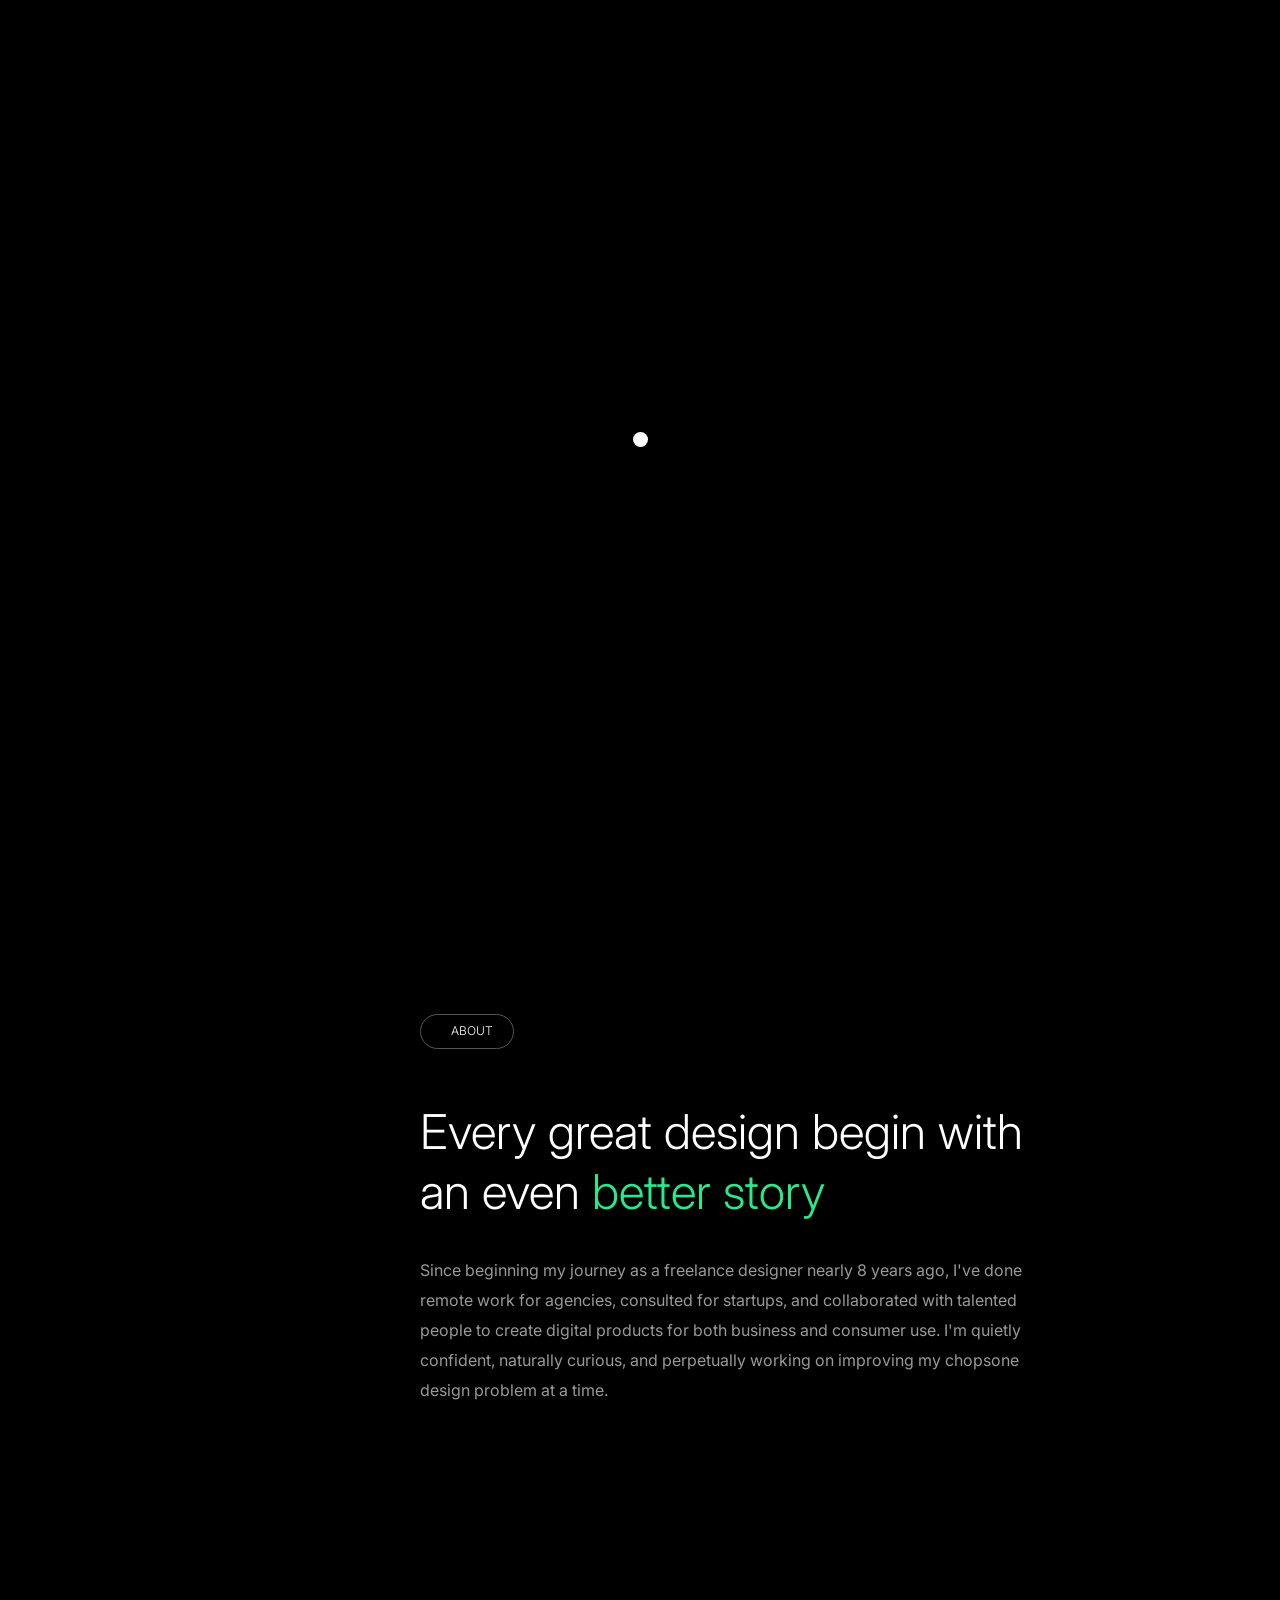
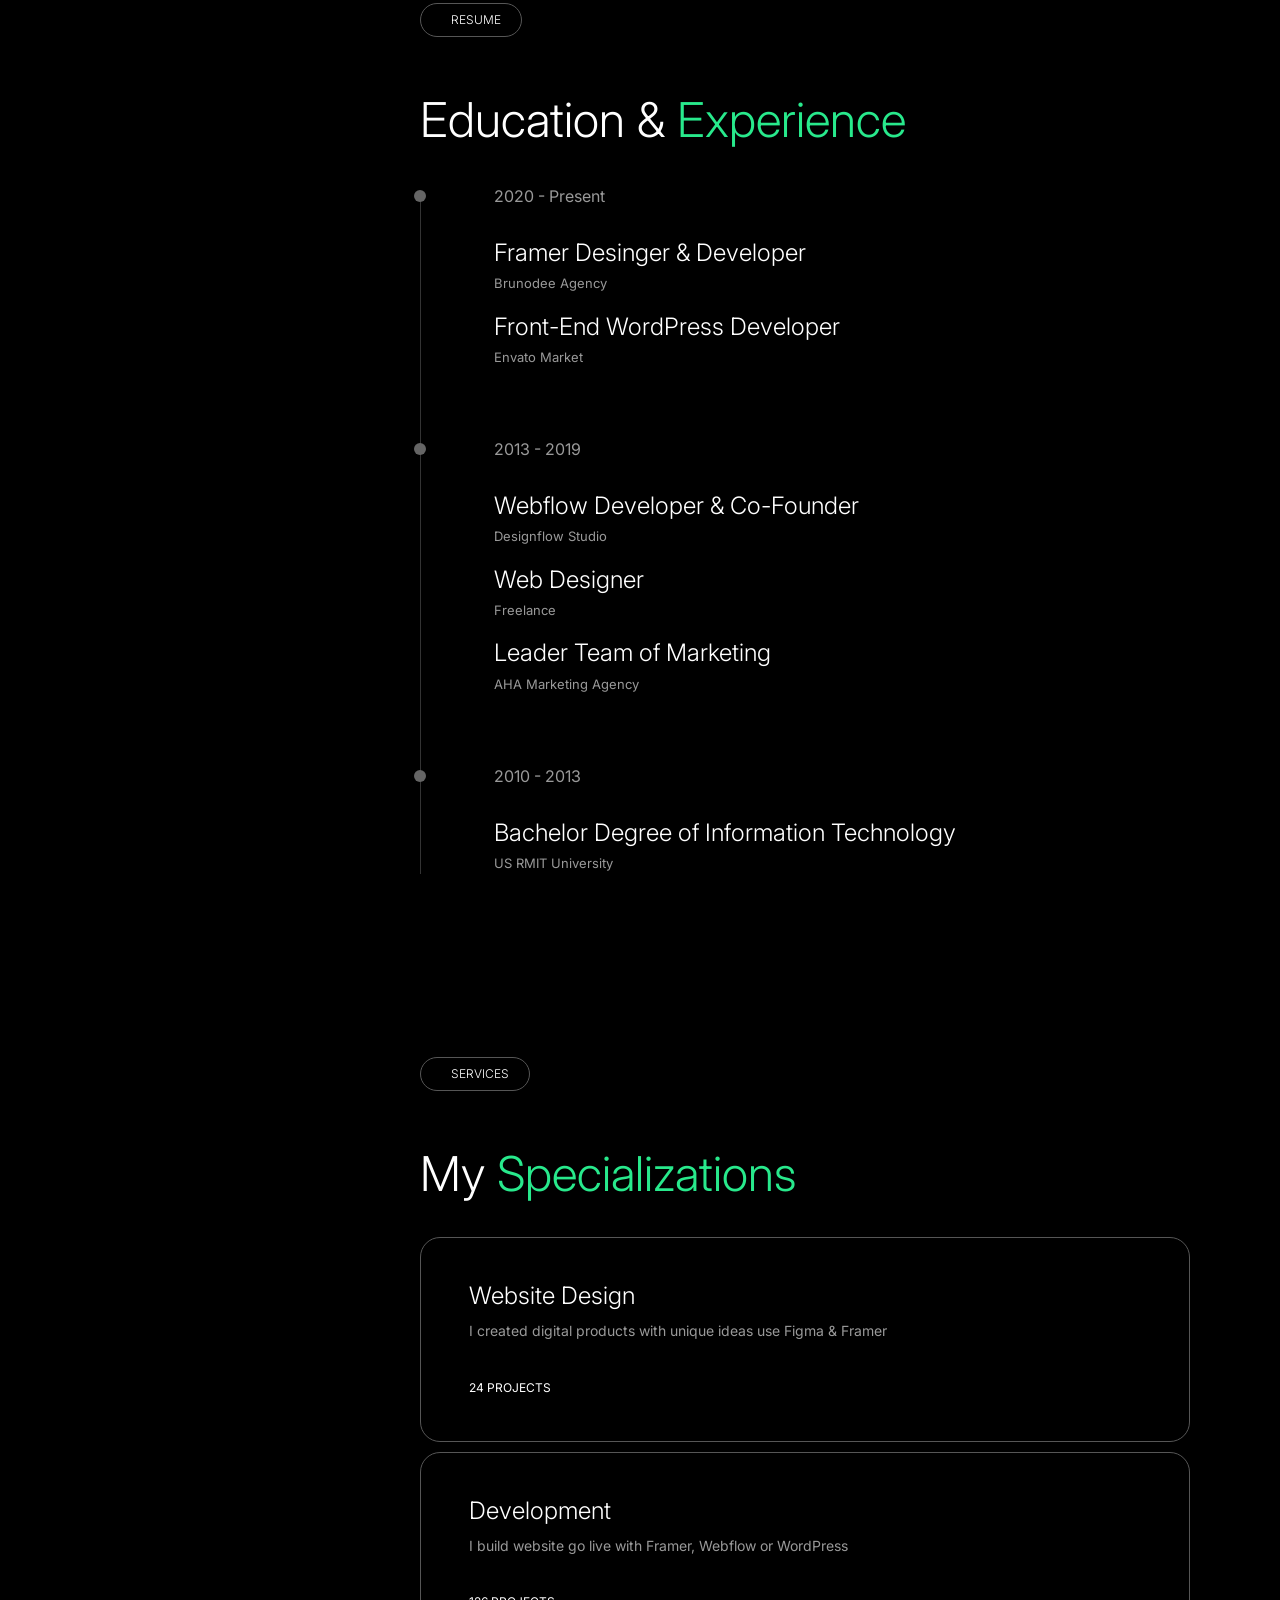
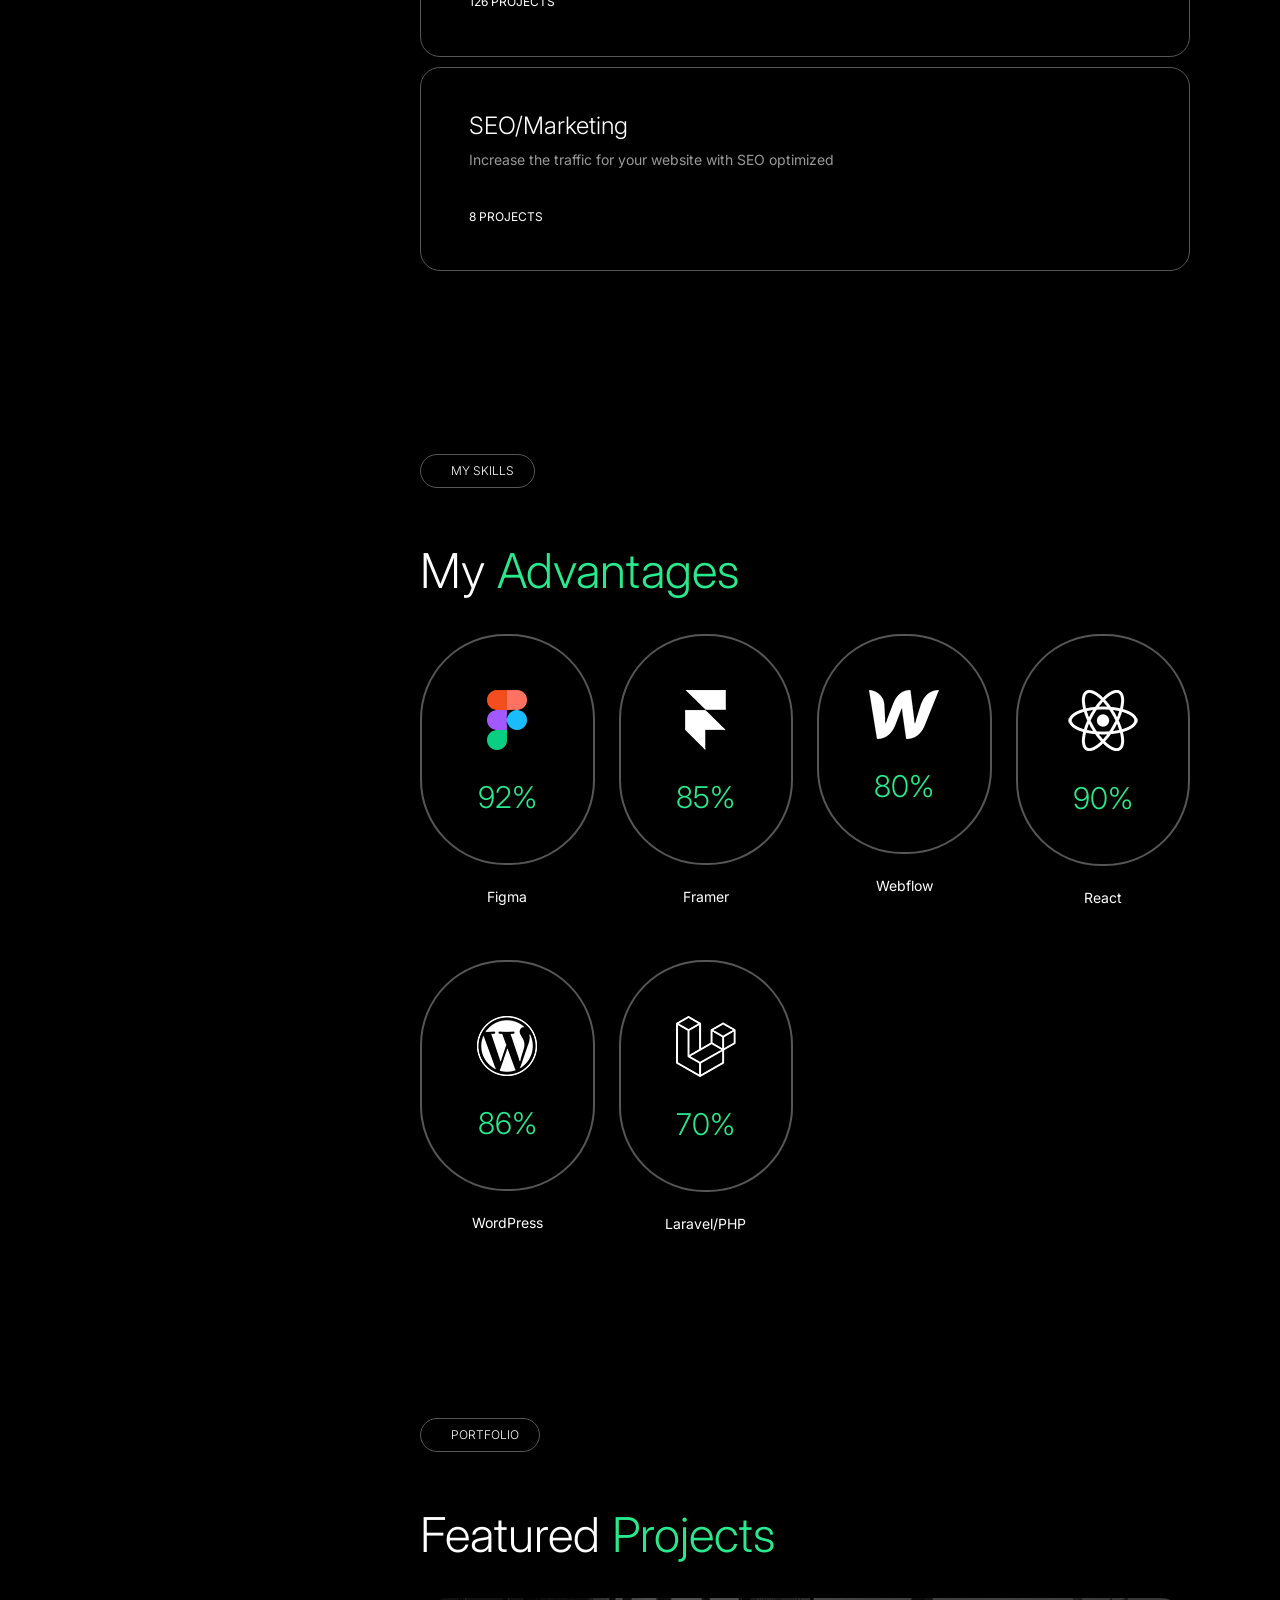
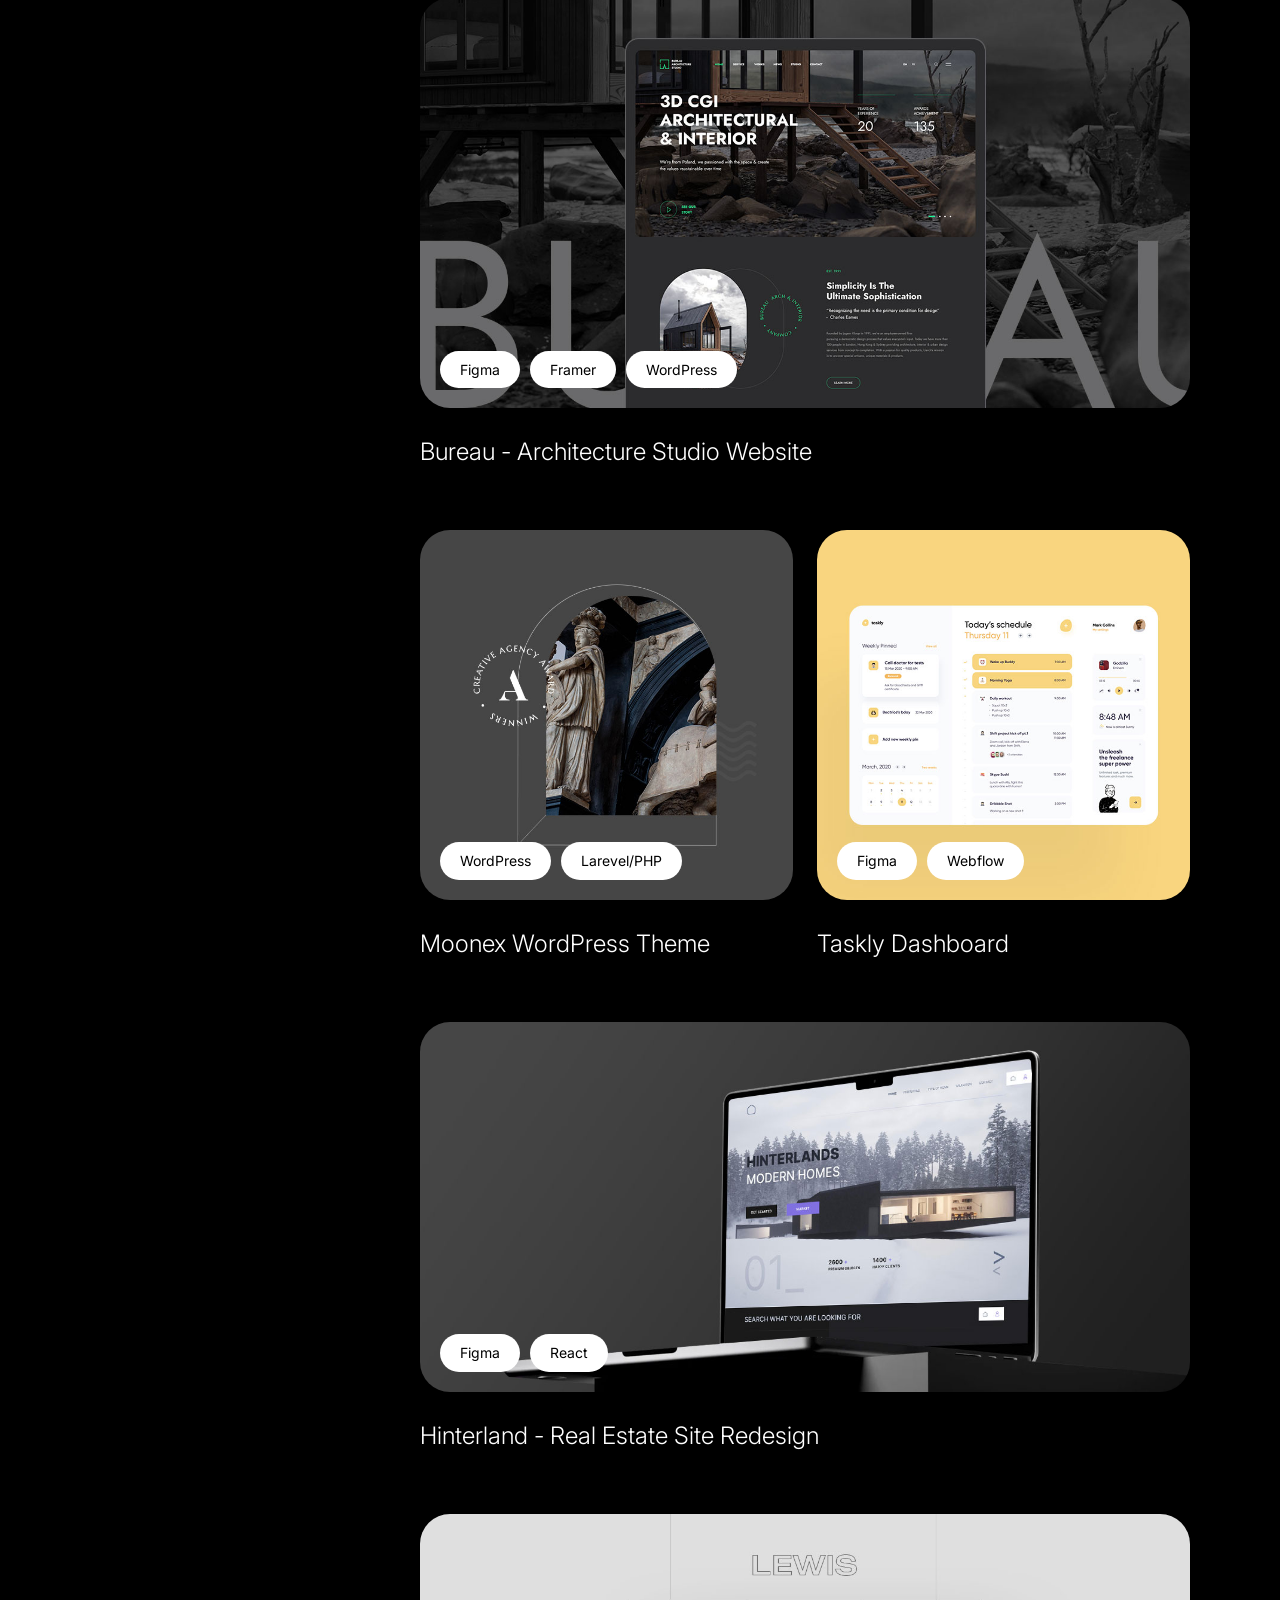
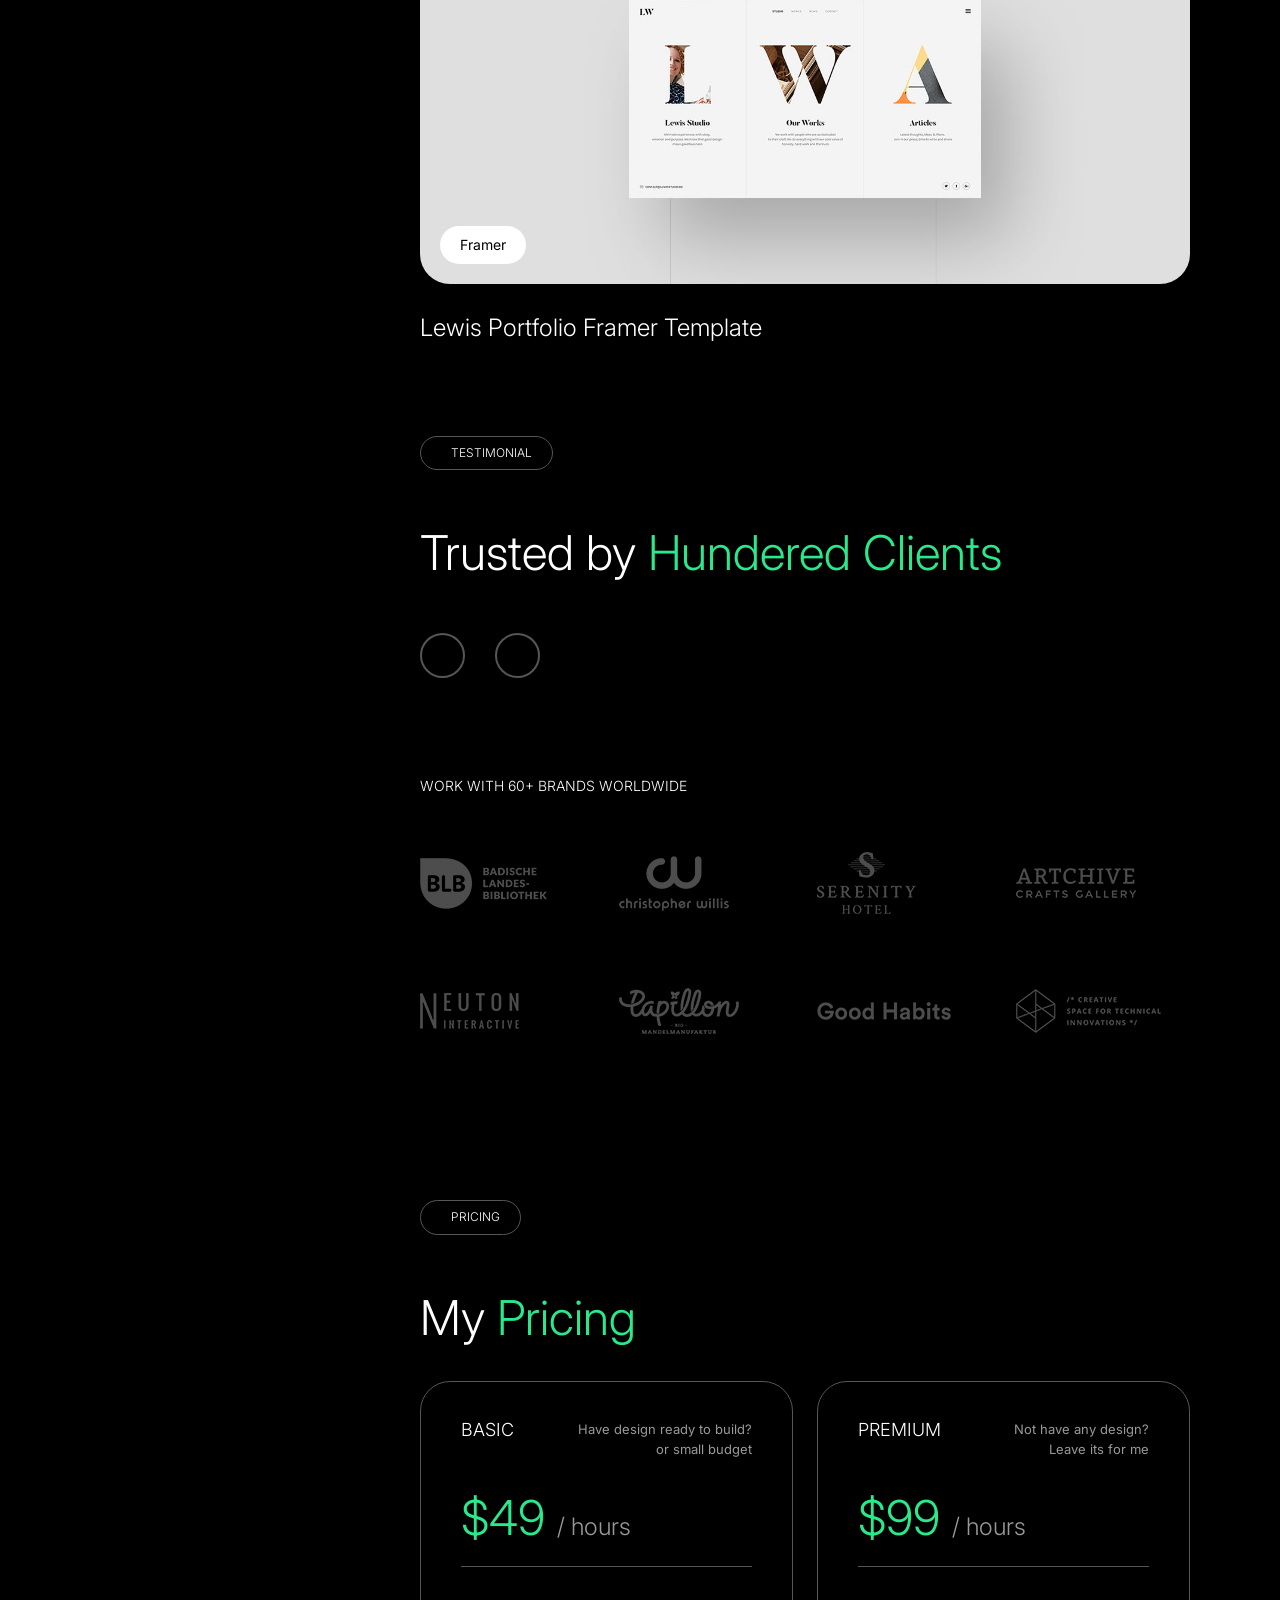
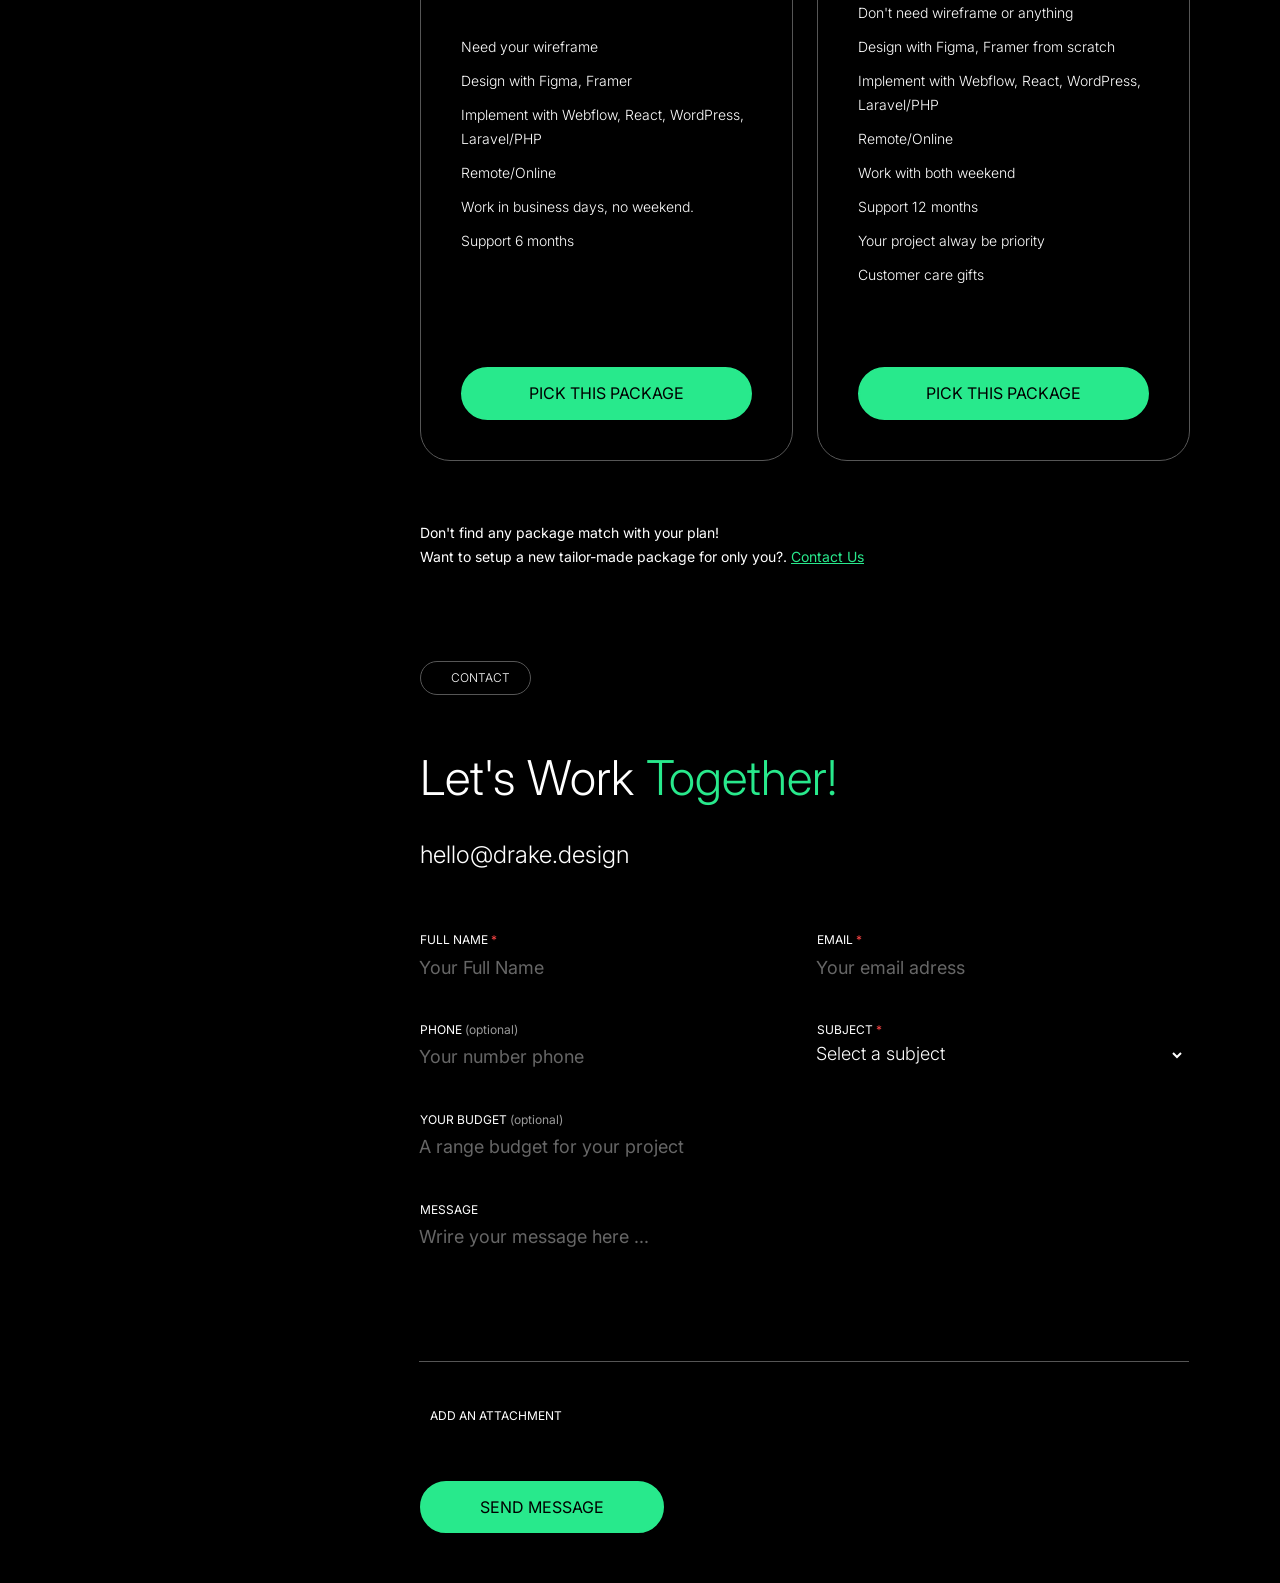
==== home1.html @ 32a067b9 "update" ====
<!DOCTYPE html>
<html lang="en">

<!-- Mirrored from wpriverthemes.com/HTML/drake/home1.html by HTTrack Website Copier/3.x [XR&CO'2014], Sun, 14 Sep 2025 17:14:45 GMT -->
<head>
    <meta charset="UTF-8">
    <meta http-equiv="X-UA-Compatible" content="IE=edge">
    <meta name="viewport" content="width=device-width, initial-scale=1.0">
    <title>Drake - OnePage Portfolio HTML5 Template</title>
    <link rel="icon" type="image/x-icon" href="assets/images/favicon.png">

    <!-- Font -->
    <link rel="preconnect" href="https://fonts.googleapis.com/">
    <link rel="preconnect" href="https://fonts.gstatic.com/" crossorigin>
    <link href="https://fonts.googleapis.com/css2?family=Inter:wght@100;200;300;400;500;600;700;800;900&amp;display=swap" rel="stylesheet">

    <!-- Stylesheet -->
    <link rel="stylesheet" href="../../../maxst.icons8.com/vue-static/landings/line-awesome/line-awesome/1.3.0/css/line-awesome.min.css">
    <link href="assets/css/bootstrap.min.css" rel="stylesheet">
    <link rel="stylesheet" href="assets/css/owl.carousel.min.css">
    <link rel="stylesheet" href="assets/css/owl.theme.default.min.css">
    <link rel="stylesheet" href="assets/css/animate.min.css">
    <link rel="stylesheet" href="assets/css/smooth-scrollbar.css">
    <link rel="stylesheet" href="assets/css/lightbox.min.css">

    <link rel="stylesheet" href="assets/css/style.css">
    <link rel="stylesheet" href="assets/css/responsive.css">

</head>
<body class="home1-page">

    <video class="body-overlay" muted autoplay loop>
        <source src="assets/images/video1.mp4" type="video/mp4">
    </video>

    <div class="page-loader">
        <div class="bounceball"></div>
    </div>

    <span class="icon-menu">
        <span class="bar"></span>
        <span class="bar"></span>
    </span>

    <div class="global-color">
        <span class="setting-toggle">
            <i class="las la-cog"></i>
        </span>
        <div class="inner">
            <div class="overlay"></div>
            <div class="global-color-option">
                <span class="close-settings">
                    <i class="las la-times"></i>
                </span>
                <h2>Configuration</h2>
                <div class="global-color-option-inner">
                    <p>Colors</p>
                    <div class="color-boxed">
                        <a href="#" class="clr-active" onclick="color1();"></a>
                        <a href="#" onclick="color2();"></a>
                        <a href="#" onclick="color3();"></a>
                        <a href="#" onclick="color4();"></a>
                        <a href="#" onclick="color5();"></a>
                        <a href="#" onclick="color6();"></a>
                        <a href="#" onclick="color7();"></a>
                        <a href="#" onclick="color8();"></a>
                    </div>

                    <p>THREE DIMENSIONAL SHAPES</p>
                    <ul class="themes">
                        <li class="active"><a href="home1.html">Earth Lines Sphere</a></li>
                        <li><a href="home2.html">3D Abstract Ball</a></li>
                        <li><a href="home3.html">Water Waves</a></li>
                        <li><a href="home4.html">Liquids Wavy</a></li>
                        <li><a href="home6.html">Solid Color</a></li>
                        <li><a href="home5.html">Simple Strings</a></li>
                    </ul>
                </div>
            </div>
        </div>
    </div>

    <div class="responsive-sidebar-menu">
        <div class="overlay"></div>
        <div class="sidebar-menu-inner">
            <div class="menu-wrap">
                <p>Menu</p>
                <ul class="menu scroll-nav-responsive d-flex">
                    <li>
                        <a class="scroll-to" href="#home">
                            <i class="las la-home"></i> <span>Home</span>
                        </a>
                    </li>
                    <li>
                        <a class="scroll-to" href="#about">
                            <i class="lar la-user"></i> <span>About</span>
                        </a>
                    </li>
                    <li>
                        <a class="scroll-to" href="#resume">
                            <i class="las la-briefcase"></i> <span>Resume</span>
                        </a>
                    </li>
                    <li>
                        <a class="scroll-to" href="#services">
                            <i class="las la-stream"></i> <span>Services</span>
                        </a>
                    </li>
                    <li>
                        <a class="scroll-to" href="#skills">
                            <i class="las la-shapes"></i> <span>Skills</span>
                        </a>
                    </li>
                    <li>
                        <a class="scroll-to" href="#portfolio">
                            <i class="las la-grip-vertical"></i> <span>Portfolios</span>
                        </a>
                    </li>
                    <li>
                        <a class="scroll-to" href="#testimonial">
                            <i class="lar la-comment"></i> <span>Testimonial</span>
                        </a>
                    </li>
                    <li>
                        <a class="scroll-to" href="#contact">
                            <i class="las la-envelope"></i> <span>Contact</span>
                        </a>
                    </li>
                </ul>
            </div>

            <div class="sidebar-social">
                <p>Social</p>
                <ul class="social-links d-flex align-items-center">
                    <li>
                        <a href="#"><i class="lab la-twitter"></i></a>
                    </li>
                    <li>
                        <a href="#"><i class="lab la-dribbble"></i></a>
                    </li>
                    <li>
                        <a href="#"><i class="lab la-instagram"></i></a>
                    </li>
                </ul>
            </div>
        </div>
    </div>

    <ul class="menu scroll-nav d-flex">
        <li>
            <a class="scroll-to" href="#home">
                <span>Home</span> <i class="las la-home"></i>
            </a>
        </li>
        <li>
            <a class="scroll-to" href="#about">
                <span>About</span> <i class="lar la-user"></i>
            </a>
        </li>
        <li>
            <a class="scroll-to" href="#resume">
                <span>Resume</span> <i class="las la-briefcase"></i>
            </a>
        </li>
        <li>
            <a href="#services">
                <span>Services</span> <i class="las la-stream"></i>
            </a>
        </li>
        <li>
            <a class="scroll-to" href="#skills">
                <span>Skills</span> <i class="las la-shapes"></i>
            </a>
        </li>
        <li>
            <a class="scroll-to" href="#portfolio">
                <span>Portfolios</span> <i class="las la-grip-vertical"></i>
            </a>
        </li>
        <li>
            <a class="scroll-to" href="#testimonial">
                <span>Testimonial</span> <i class="lar la-comment"></i>
            </a>
        </li>
        <li>
            <a class="scroll-to" href="#contact">
                <span>Contact</span> <i class="las la-envelope"></i>
            </a>
        </li>
    </ul>

    <div class="left-sidebar">
        <div class="sidebar-header d-flex align-items-center justify-content-between">
            <img src="assets/images/logo.png" alt="Logo">
            <span class="designation">Framer Designer & Developer</span>
        </div>
        <img class="me" src="assets/images/me.jpg" alt="Me">
        <h2 class="email">hello@drake.design</h2>
        <h2 class="address">Base in Los Angeles, CA</h2>
        <p class="copyright">&copy; 2022 Drake. All Rights Reserved</p>
        <ul class="social-profile d-flex align-items-center flex-wrap justify-content-center">
            <li>
                <a href="#"><i class="lab la-twitter"></i></a>
            </li>
            <li>
                <a href="#"><i class="lab la-dribbble"></i></a>
            </li>
            <li>
                <a href="#"><i class="lab la-instagram"></i></a>
            </li>
            <li>
                <a href="#"><i class="lab la-github"></i></a>
            </li>
        </ul>
        <a href="#" class="theme-btn">
            <i class="las la-envelope"></i> Hire Me!
        </a>
    </div>

    <main class="drake-main">
        <div id="smooth-wrapper">
            <div id="smooth-content">

                <div class="left-sidebar">
                    <div class="sidebar-header d-flex align-items-center justify-content-between">
                        <img src="assets/images/logo.png" alt="Logo">
                        <span class="designation">Framer Designer & Developer</span>
                    </div>
                    <img class="me" src="assets/images/me.jpg" alt="Me">
                    <h2 class="email">hello@drake.design</h2>
                    <h2 class="address">Base in Los Angeles, CA</h2>
                    <p class="copyright">&copy; 2022 Drake. All Rights Reserved</p>
                    <ul class="social-profile d-flex align-items-center flex-wrap justify-content-center">
                        <li>
                            <a href="#"><i class="lab la-twitter"></i></a>
                        </li>
                        <li>
                            <a href="#"><i class="lab la-dribbble"></i></a>
                        </li>
                        <li>
                            <a href="#"><i class="lab la-instagram"></i></a>
                        </li>
                        <li>
                            <a href="#"><i class="lab la-github"></i></a>
                        </li>
                    </ul>
                    <a href="#" class="theme-btn">
                        <i class="las la-envelope"></i> Hire Me!
                    </a>
                </div>

                <section class="hero-section page-section scroll-to-page" id="home">

                    <div class="custom-container">
                        <div class="hero-content content-width">
                            <div class="section-header">
                                <h4 class="subtitle scroll-animation" data-animation="fade_from_bottom">
                                    <i class="las la-home"></i> Introduce
                                </h4>
                                <h1 class="scroll-animation" data-animation="fade_from_bottom">Say Hi from <span>Drake</span>, Framer Designer and Developer</h1>
                            </div>
                            <p class="scroll-animation" data-animation="fade_from_bottom">I design and code beautifully simple things and i love what i do. Just simple like that!</p>
                            <a href="#portfolio" 
                                class="go-to-project-btn scroll-to scroll-animation" 
                                data-animation="rotate_up">
                                <img src="assets/images/round-text.png" alt="Rounded text">
                                <i class="las la-arrow-down"></i>
                            </a>
        
                            <div class="facts d-flex">
                                <div class="left scroll-animation" data-animation="fade_from_left">
                                    <h1>10+</h1>
                                    <p>Years of <br>Experience</p>
                                </div>
                                <div class="right scroll-animation" data-animation="fade_from_right">
                                    <h1>182+</h1>
                                    <p>projects completed on <br>15 countries</p>
                                </div>
                            </div>
                        </div>
                    </div>
                </section>
        
                <section class="about-area page-section scroll-to-page" id="about">
                    <div class="custom-container">
                        <div class="about-content content-width">
                            <div class="section-header">
                                <h4 class="subtitle scroll-animation" data-animation="fade_from_bottom">
                                    <i class="lar la-user"></i> About
                                </h4>
                                <h1 class="scroll-animation" data-animation="fade_from_bottom">Every great design begin with<br>
                                    an even <span>better story</span></h1>
                            </div>
                            <p class="scroll-animation" data-animation="fade_from_bottom">Since beginning my journey as a freelance designer nearly 8 years ago, 
                                I've done remote work for agencies, consulted for startups, and collaborated with 
                                talented people to create digital products for both business and consumer use. 
                                I'm quietly confident, naturally curious, and perpetually working on improving my 
                                chopsone design problem at a time.</p>
                        </div>
                    </div>
                </section>
        
        
                <section class="resume-area page-section scroll-to-page" id="resume">
                    <div class="custom-container">
                        <div class="resume-content content-width">
                            <div class="section-header">
                                <h4 class="subtitle scroll-animation" data-animation="fade_from_bottom">
                                    <i class="las la-briefcase"></i> Resume
                                </h4>
                                <h1 class="scroll-animation" data-animation="fade_from_bottom">Education & <span>Experience</span></h1>
                            </div>
        
                            <div class="resume-timeline">
                                <div class="item scroll-animation" data-animation="fade_from_right">
                                    <span class="date">2020 - Present</span>
                                    <h2>Framer Desinger & Developer</h2>
                                    <p>Brunodee Agency</p>
                                    <h2>Front-End WordPress Developer</h2>
                                    <p>Envato Market</p>
                                </div>
                                <div class="item scroll-animation" data-animation="fade_from_right">
                                    <span class="date">2013 - 2019</span>
                                    <h2>Webflow Developer & Co-Founder</h2>
                                    <p>Designflow Studio</p>
                                    <h2>Web Designer</h2>
                                    <p>Freelance</p>
                                    <h2>Leader Team of Marketing</h2>
                                    <p>AHA Marketing Agency</p>
                                </div>
                                <div class="item scroll-animation" data-animation="fade_from_right">
                                    <span class="date">2010 - 2013</span>
                                    <h2>Bachelor Degree of Information Technology</h2>
                                    <p>US RMIT University</p>
                                </div>
                            </div>
        
                        </div>
                    </div>
                </section>
        
        
                <section class="services-area page-section scroll-to-page" id="services">
                    <div class="custom-container">
                        <div class="services-content content-width">
                            <div class="section-header">
                                <h4 class="subtitle scroll-animation" data-animation="fade_from_bottom">
                                    <i class="las la-stream"></i> Services
                                </h4>
                                <h1 class="scroll-animation" data-animation="fade_from_bottom">My <span>Specializations</span></h1>
                            </div>
        
                            <div class="services-items">
                                <div class="service-item scroll-animation" data-animation="fade_from_bottom">
                                    <i class="las la-bezier-curve"></i>
                                    <h2>Website Design</h2>
                                    <p>I created digital products with unique ideas use Figma & Framer</p>
                                    <span class="projects">24 Projects</span>
                                </div>
                                <div class="service-item scroll-animation" data-animation="fade_from_bottom">
                                    <i class="las la-code"></i>
                                    <h2>Development</h2>
                                    <p>I build website go live with Framer, Webflow or WordPress</p>
                                    <span class="projects">126 Projects</span>
                                </div>
                                <div class="service-item scroll-animation" data-animation="fade_from_bottom">
                                    <i class="las la-bezier-curve"></i>
                                    <h2>SEO/Marketing</h2>
                                    <p>Increase the traffic for your website with SEO optimized</p>
                                    <span class="projects">8 Projects</span>
                                </div>
                            </div>
        
                        </div>
                    </div>
                </section>
        
        
                <section class="skills-area page-section scroll-to-page" id="skills">
                    <div class="custom-container">
                        <div class="skills-content content-width">
                            <div class="section-header">
                                <h4 class="subtitle scroll-animation" data-animation="fade_from_bottom">
                                    <i class="las la-shapes"></i> my skills
                                </h4>
                                <h1 class="scroll-animation" data-animation="fade_from_bottom">My <span>Advantages</span></h1>
                            </div>
        
                            <div class="row skills text-center">
                                <div class="col-md-3 scroll-animation" data-animation="fade_from_left">
                                    <div class="skill">
                                        <div class="skill-inner">
                                            <img src="assets/images/figma.png" alt="Figma">
                                            <h1 class="percent">92%</h1>
                                        </div>
                                        <p class="name">Figma</p>
                                    </div>
                                </div>
                                <div class="col-md-3 scroll-animation" data-animation="fade_from_bottom">
                                    <div class="skill">
                                        <div class="skill-inner">
                                            <img src="assets/images/framer.png" alt="Framer">
                                            <h1 class="percent">85%</h1>
                                        </div>
                                        <p class="name">Framer</p>
                                    </div>
                                </div>
                                <div class="col-md-3 scroll-animation" data-animation="fade_from_top">
                                    <div class="skill">
                                        <div class="skill-inner">
                                            <img src="assets/images/webflow.png" alt="Webflow">
                                            <h1 class="percent">80%</h1>
                                        </div>
                                        <p class="name">Webflow</p>
                                    </div>
                                </div>
                                <div class="col-md-3 scroll-animation" data-animation="fade_from_right">
                                    <div class="skill">
                                        <div class="skill-inner">
                                            <img src="assets/images/react.png" alt="React">
                                            <h1 class="percent">90%</h1>
                                        </div>
                                        <p class="name">React</p>
                                    </div>
                                </div>
                                <div class="col-md-3 scroll-animation" data-animation="fade_from_left">
                                    <div class="skill">
                                        <div class="skill-inner">
                                            <img src="assets/images/wordpress.png" alt="WordPress">
                                            <h1 class="percent">86%</h1>
                                        </div>
                                        <p class="name">WordPress</p>
                                    </div>
                                </div>
                                <div class="col-md-3 scroll-animation" data-animation="fade_from_bottom">
                                    <div class="skill">
                                        <div class="skill-inner">
                                            <img src="assets/images/laravel.png" alt="Laravel/PHP">
                                            <h1 class="percent">70%</h1>
                                        </div>
                                        <p class="name">Laravel/PHP</p>
                                    </div>
                                </div>
                            </div>
        
                        </div>
                    </div>
                </section>
        
        
                <section class="portfolio-area page-section scroll-to-page" id="portfolio">
                    <div class="custom-container">
                        <div class="portfolio-content content-width">
                            <div class="section-header">
                                <h4 class="subtitle scroll-animation" data-animation="fade_from_bottom">
                                    <i class="las la-grip-vertical"></i> portfolio
                                </h4>
                                <h1 class="scroll-animation" data-animation="fade_from_bottom">Featured <span>Projects</span></h1>
                            </div>
        
                            <div class="row portfolio-items">
                                <div class="col-md-12 scroll-animation" data-animation="fade_from_bottom">
                                    <div class="portfolio-item portfolio-full">
                                        <div class="portfolio-item-inner">
                                            <a href="assets/images/portfolio1.jpg" data-lightbox="example-1">
                                                <img src="assets/images/portfolio1.jpg" alt="Portfolio">
                                            </a>
        
                                            <ul class="portfolio-categories">
                                                <li>
                                                    <a href="#">Figma</a>
                                                </li>
                                                <li>
                                                    <a href="#">Framer</a>
                                                </li>
                                                <li>
                                                    <a href="#">WordPress</a>
                                                </li>
                                            </ul>
                                        </div>
                                        <h2><a href="#">Bureau - Architecture Studio Website</a></h2>
                                    </div>
                                </div>
        
                                <div class="col-md-6 scroll-animation" data-animation="fade_from_left">
                                    <div class="portfolio-item portfolio-half">
                                        <div class="portfolio-item-inner">
                                            <a href="assets/images/portfolio2.jpg" data-lightbox="example-1">
                                                <img src="assets/images/portfolio2.jpg" alt="Portfolio">
                                            </a>

                                            <img src="assets/images/portfolio2.jpg"  alt="Portfolio">
        
                                            <ul class="portfolio-categories">
                                                <li>
                                                    <a href="#">WordPress</a>
                                                </li>
                                                <li>
                                                    <a href="#">Larevel/PHP</a>
                                                </li>
                                            </ul>
                                        </div>
                                        <h2><a href="#">Moonex WordPress Theme</a></h2>
                                    </div>
                                </div>
        
                                <div class="col-md-6 scroll-animation" data-animation="fade_from_right">
                                    <div class="portfolio-item portfolio-half">
                                        <div class="portfolio-item-inner">
                                            <a href="assets/images/portfolio3.jpg" data-lightbox="example-1">
                                                <img src="assets/images/portfolio3.jpg" alt="Portfolio">
                                            </a>
        
                                            <ul class="portfolio-categories">
                                                <li>
                                                    <a href="#">Figma</a>
                                                </li>
                                                <li>
                                                    <a href="#">Webflow</a>
                                                </li>
                                            </ul>
                                        </div>
                                        <h2><a href="#">Taskly Dashboard</a></h2>
                                    </div>
                                </div>
        
                                <div class="col-md-12 scroll-animation" data-animation="fade_from_bottom">
                                    <div class="portfolio-item portfolio-half">
                                        <div class="portfolio-item-inner">
                                            <a href="assets/images/portfolio4.jpg" data-lightbox="example-1">
                                                <img src="assets/images/portfolio4.jpg" alt="Portfolio">
                                            </a>
        
                                            <ul class="portfolio-categories">
                                                <li>
                                                    <a href="#">Figma</a>
                                                </li>
                                                <li>
                                                    <a href="#">React</a>
                                                </li>
                                            </ul>
                                        </div>
                                        <h2><a href="#">Hinterland - Real Estate Site Redesign</a></h2>
                                    </div>
                                </div>
        
                                <div class="col-md-12 scroll-animation" data-animation="fade_from_bottom">
                                    <div class="portfolio-item portfolio-half">
                                        <div class="portfolio-item-inner">
                                            <a href="assets/images/portfolio5.jpg" data-lightbox="example-1">
                                                <img src="assets/images/portfolio5.jpg" alt="Portfolio">
                                            </a>
        
                                            <ul class="portfolio-categories">
                                                <li>
                                                    <a href="#">Framer</a>
                                                </li>
                                            </ul>
                                        </div>
                                        <h2><a href="#">Lewis Portfolio Framer Template</a></h2>
                                    </div>
                                </div>
                            </div>
        
                        </div>
                    </div>
                </section>
        
        
                <section class="testimonial-area page-section scroll-to-page" id="testimonial">
                    <div class="custom-container">
                        <div class="testimonial-content content-width">
                            <div class="section-header">
                                <h4 class="subtitle scroll-animation" data-animation="fade_from_bottom">
                                    <i class="lar la-comment"></i> testimonial
                                </h4>
                                <h1 class="scroll-animation" data-animation="fade_from_bottom">Trusted by <span>Hundered Clients</span></h1>
                            </div>
        
                            <div class="testimonial-slider-wrap scroll-animation" data-animation="fade_from_bottom">
                                <div class="owl-carousel testimonial-slider owl-theme">
                                    <div class="testimonial-item">
                                        <div class="testimonial-item-inner">
                                            <div class="author d-flex align-items-center">
                                                <img src="assets/images/testimonial-1.jpg" alt="Testimonial">
                                                <div class="right">
                                                    <h3>Paublo Dybala</h3>
                                                    <p class="designation">CEO of <span>IBM Global</span></p>
                                                </div>
                                            </div>
                                            <p>“Drake - A Developer with the creativity, professional and 
                                                master of code. Much more than what i'm expect. 
                                                High quality product & flexiable price. Recommended!.”</p>
        
                                            <a href="#" class="project-btn">Project</a>
                                        </div>
                                    </div>
                                    <div class="testimonial-item">
                                        <div class="testimonial-item-inner">
                                            <div class="author d-flex align-items-center">
                                                <img src="assets/images/testimonial-2.jpg" alt="Testimonial">
                                                <div class="right">
                                                    <h3>Christina Morillo</h3>
                                                    <p class="designation">Product Management of <span>Invision App Inc</span></p>
                                                </div>
                                            </div>
                                            <p>“Drake was a real pleasure to work with and we look 
                                                forward to working with him again. He's definitely the kind of 
                                                designer that you can trust with any project from A-Z.”</p>
        
                                            <a href="#" class="project-btn">Project</a>
                                        </div>
                                    </div>
                                    <div class="testimonial-item">
                                        <div class="testimonial-item-inner">
                                            <div class="author d-flex align-items-center">
                                                <img src="assets/images/testimonial-3.jpg" alt="Testimonial">
                                                <div class="right">
                                                    <h3>Phil Foden</h3>
                                                    <p class="designation">Director of <span>Envato LLC</span></p>
                                                </div>
                                            </div>
                                            <p>“Extremely profressional and fast service!. Drake is a master
                                                of code and he also very creative. We done 3 projects with
                                                him and certain will continue.”</p>
        
                                            <a href="#" class="project-btn">Project</a>
                                        </div>
                                    </div>
                                </div>
                                <div class="testimonial-footer-nav">
                                    <div class="testimonial-nav d-flex align-items-center">
                                        <button class="prev"><i class="las la-angle-left"></i></button>
                                        <div id="testimonial-slide-count"></div>
                                        <button class="next"><i class="las la-angle-right"></i></button>
                                    </div>
                                </div>
                            </div>
        
                            <div class="clients-logos">
                                <h4 class="scroll-animation" data-animation="fade_from_bottom">work with 60+ brands worldwide</h4>
                                <div class="row align-items-center">
                                    <div class="col-md-3 scroll-animation" data-animation="fade_from_left">
                                        <img src="assets/images/client-1.png" alt="Client">
                                    </div>
                                    <div class="col-md-3 scroll-animation" data-animation="fade_from_bottom">
                                        <img src="assets/images/client-2.png" alt="Client">
                                    </div>
                                    <div class="col-md-3 scroll-animation" data-animation="fade_from_top">
                                        <img src="assets/images/client-3.png" alt="Client">
                                    </div>
                                    <div class="col-md-3 scroll-animation" data-animation="fade_from_right">
                                        <img src="assets/images/client-4.png" alt="Client">
                                    </div>
                                    <div class="col-md-3 scroll-animation" data-animation="fade_from_left">
                                        <img src="assets/images/client-5.png" alt="Client">
                                    </div>
                                    <div class="col-md-3 scroll-animation" data-animation="fade_from_bottom">
                                        <img src="assets/images/client-6.png" alt="Client">
                                    </div>
                                    <div class="col-md-3 scroll-animation" data-animation="fade_from_top">
                                        <img src="assets/images/client-7.png" alt="Client">
                                    </div>
                                    <div class="col-md-3 scroll-animation" data-animation="fade_from_right">
                                        <img src="assets/images/client-8.png" alt="Client">
                                    </div>
                                </div>
                            </div>
        
                        </div>
                    </div>
                </section>
        
        
                <section class="pricing-area page-section scroll-to-page" id="pricing">
                    <div class="custom-container">
                        <div class="pricing-content content-width">
                            <div class="section-header">
                                <h4 class="subtitle scroll-animation" data-animation="fade_from_bottom">
                                    <i class="las la-dollar-sign"></i> pricing
                                </h4>
                                <h1 class="scroll-animation" data-animation="fade_from_bottom">My <span>Pricing</span></h1>
                            </div>
        
                            <div class="pricing-table-items">
                                <div class="row">
                                    <div class="col-md-6 scroll-animation" data-animation="fade_from_left">
                                        <div class="pricing-table">
                                            <div class="pricing-table-header">
                                                <div class="top d-flex justify-content-between align-items-start">
                                                    <h4>basic</h4>
                                                    <p class="text-right">Have design ready to build?<br>
                                                        or small budget</p>
                                                </div>
                                                <h1>$49 <span>/ hours</span></h1>
                                            </div>
                                            <ul class="feature-lists">
                                                <li>Need your wireframe</li>
                                                <li>Design with Figma, Framer</li>
                                                <li>Implement with Webflow, React, WordPress, Laravel/PHP</li>
                                                <li>Remote/Online</li>
                                                <li>Work in business days, no weekend.</li>
                                                <li>Support 6 months</li>
                                            </ul>
                                            <a href="#" class="theme-btn">pick this package</a>
                                        </div>
                                    </div>
                                    <div class="col-md-6 scroll-animation" data-animation="fade_from_right">
                                        <div class="pricing-table">
                                            <div class="pricing-table-header">
                                                <div class="top d-flex justify-content-between align-items-start">
                                                    <h4>premium</h4>
                                                    <p class="text-right">Not have any design?<br>
                                                        Leave its for me</p>
                                                </div>
                                                <h1>$99 <span>/ hours</span></h1>
                                            </div>
                                            <ul class="feature-lists">
                                                <li>Don't need wireframe or anything</li>
                                                <li>Design with Figma, Framer from scratch</li>
                                                <li>Implement with Webflow, React, WordPress, Laravel/PHP</li>
                                                <li>Remote/Online</li>
                                                <li>Work with both weekend</li>
                                                <li>Support 12 months</li>
                                                <li>Your project alway be priority</li>
                                                <li>Customer care gifts</li>
                                            </ul>
                                            <a href="#" class="theme-btn">pick this package</a>
                                        </div>
                                    </div>
                                </div>
                                <p class="info scroll-animation" data-animation="fade_from_bottom">
                                    Don't find any package match with your plan!<br>
                                    Want to setup a new tailor-made package for only you?. <a href="#">Contact Us</a>
                                </p>
                            </div>
        
                        </div>
                    </div>
                </section>


                <section class="contact-area page-section scroll-content" id="contact">
                    <div class="custom-container">
                        <div class="contact-content content-width">
                            <div class="section-header">
                                <h4 class="subtitle scroll-animation" data-animation="fade_from_bottom">
                                    <i class="las la-dollar-sign"></i> contact
                                </h4>
                                <h1 class="scroll-animation" data-animation="fade_from_bottom">Let's Work <span>Together!</span></h1>
                            </div>
                            <h3 class="scroll-animation" data-animation="fade_from_bottom">hello@drake.design</h3>
                            <p id="required-msg">* Marked fields are required to fill.</p>

                            <form class="contact-form scroll-animation" data-animation="fade_from_bottom" method="POST" action="https://wpriverthemes.com/HTML/drake/mailer.php">
                                <div class="alert alert-success messenger-box-contact__msg" style="display: none" role="alert">
                                    Your message was sent successfully.
                                </div>
                                <div class="row">
                                    <div class="col-md-6">
                                        <div class="input-group">
                                            <label for="full-name">full Name <sup>*</sup></label>
                                            <input type="text" name="full-name" id="full-name" placeholder="Your Full Name">
                                        </div>
                                    </div>
                                    <div class="col-md-6">
                                        <div class="input-group">
                                            <label for="email">Email <sup>*</sup></label>
                                            <input type="email" name="email" id="email" placeholder="Your email adress">
                                        </div>
                                    </div>
                                    <div class="col-md-6">
                                        <div class="input-group">
                                            <label for="phone-number">phone <span>(optional)</span></label>
                                            <input type="text" name="phone-number" id="phone-number" placeholder="Your number phone">
                                        </div>
                                    </div>
                                    <div class="col-md-6">
                                        <div class="input-group">
                                            <label for="subject">subject <sup>*</sup></label>
                                            <select name="subject" id="subject">
                                                <option value="">Select a subject</option>
                                                <option value="subject1">Subject 1</option>
                                                <option value="subject2">Subject 2</option>
                                                <option value="subject3">Subject 3</option>
                                            </select>
                                        </div>
                                    </div>
                                    <div class="col-md-12">
                                        <div class="input-group">
                                            <label for="budget">your budget <span>(optional)</span></label>
                                            <input type="number" name="budget" id="budget" placeholder="A range budget for your project">
                                        </div>
                                    </div>
                                    <div class="col-md-12">
                                        <div class="input-group">
                                            <label for="message">message</label>
                                            <textarea name="message" id="message" placeholder="Wrire your message here ..."></textarea>
                                        </div>
                                    </div>
                                    <div class="col-md-12">
                                        <div class="input-group upload-attachment">
                                            <div>
                                                <label for="upload-attachment">
                                                    <i class="las la-cloud-upload-alt"></i> add an attachment
                                                    <input type="file" name="file" id="upload-attachment">
                                                </label>
                                                
                                            </div>
                                            
                                        </div>
                                    </div>
                                    <div class="col-md-12">
                                        <div class="input-group submit-btn-wrap">
                                            <button class="theme-btn" name="submit" type="submit" id="submit-form">send message</button>
                                        </div>
                                    </div>
                                </div>
                            </form>

                        </div>
                    </div>
                </section>
            </div>
        </div>
    </main>
    

    <script src="assets/js/jquery.js"></script>
    <script src="assets/js/bootstrap.bundle.min.js"></script>
    <script src="assets/js/owl.carousel.js"></script>
    <script src="assets/js/gsap.min.js"></script>
    <script src="assets/js/ScrollTrigger.min.js"></script>
    <script src="assets/js/ScrollToPlugin.min.js"></script>
    <script src="assets/js/lightbox.min.js"></script>
    
    <script src="assets/js/main.js"></script>
    <script src="assets/js/ajax-form.js"></script>
    <script src="assets/js/color.js"></script>
</body>

<!-- Mirrored from wpriverthemes.com/HTML/drake/home1.html by HTTrack Website Copier/3.x [XR&CO'2014], Sun, 14 Sep 2025 17:14:47 GMT -->
</html>
---- assets/css/smooth-scrollbar.css ----
scrollbar,[scrollbar],[data-scrollbar]{display:block;position:relative;overflow:scroll}scrollbar .scroll-content,[scrollbar] .scroll-content,[data-scrollbar] .scroll-content{-webkit-transform:translate3d(0,0,0);transform:translate3d(0,0,0);will-change:transform}scrollbar.scrolling .scroll-content,[scrollbar].scrolling .scroll-content,[data-scrollbar].scrolling .scroll-content{pointer-events:none}scrollbar.scrolling .scroll-content .scroll-content,[scrollbar].scrolling .scroll-content .scroll-content,[data-scrollbar].scrolling .scroll-content .scroll-content{pointer-events:auto}scrollbar .scrollbar-track,[scrollbar] .scrollbar-track,[data-scrollbar] .scrollbar-track{position:absolute;opacity:0;z-index:1;-webkit-transition:opacity .5s 1s ease-out,background .5s ease-out;transition:opacity .5s 1s ease-out,background .5s ease-out;background:0 0}scrollbar .scrollbar-track.show,[scrollbar] .scrollbar-track.show,[data-scrollbar] .scrollbar-track.show,scrollbar .scrollbar-track:hover,[scrollbar] .scrollbar-track:hover,[data-scrollbar] .scrollbar-track:hover{opacity:1;-webkit-transition-delay:0s;transition-delay:0s}scrollbar .scrollbar-track:hover,[scrollbar] .scrollbar-track:hover,[data-scrollbar] .scrollbar-track:hover{background:rgba(222,222,222,.75)}scrollbar .scrollbar-track-x,[scrollbar] .scrollbar-track-x,[data-scrollbar] .scrollbar-track-x{bottom:0;left:0;width:100%;height:8px}scrollbar .scrollbar-track-y,[scrollbar] .scrollbar-track-y,[data-scrollbar] .scrollbar-track-y{top:0;right:0;width:8px;height:100%}scrollbar .scrollbar-thumb,[scrollbar] .scrollbar-thumb,[data-scrollbar] .scrollbar-thumb{position:absolute;top:0;left:0;width:8px;height:8px;background:rgba(0,0,0,.5);border-radius:4px}
---- assets/css/style.css ----
/* 
    -- Table of Content --

    * 01 - Menu
    * 02 - Responsive Sidebar Menu
    * 03 - Global Color
    * 04 - Header
    * 05 - Section Header
    * 06 - Left Sidebar
    * 07 - Hero Section
    * 08 - Home 3
    * 09 - Home 5
    * 10 - About
    * 11 - Resume
    * 12 - Services
    * 13 - Skills
    * 14 - Portfolio
    * 15 - Testimonial
    * 16 - Client
    * 17 - Pricing Table
    * 18 - Contact
    * 19 - Breadcrumb
    * 20 - Blog items
    * 21 - Blog Style 2
    * 22 - Blog Details
    * 23 - Comment
    * 24 - Comment Form
    * 25 - Footer
    * @Keyframe

*/
:root {
    --primary_color: #28e98c;
}
*,*::before,*::after {
    margin: 0;
    padding: 0;
    box-sizing: border-box;
}

body {
    font-family: 'Inter', sans-serif;
    font-size: 16px;
    scroll-behavior: smooth;
    color: #999999;
    background: #1f1f1f;
    line-height: 1.7;
    overflow-x: hidden;
    height: 100vh;
}
.bg-white {
    background: #fff;
}
img {
    max-width: 100%;
}
a {
    text-decoration: none;
}
.text-right {
    text-align: right;
}
ul {
    list-style: none;
    margin: 0;
    padding: 0;
}
.content-width {
    max-width: 770px;
    width: 100%;
    margin-left: auto;
}
.theme-btn {
    background: var(--primary_color);
    color: #000000;
    display: block;
    text-align: center;
    padding: 11px 58px 10px 58px;
    display: inline-flex;
    align-items: center;
    border-radius: 30px;
    justify-content: center;
    text-transform: uppercase;
    border: none;
    transition: .3s;
    cursor: pointer;
    border: 2px solid var(--primary_color);
}
.theme-btn i {
    font-size: 24px;
    margin-right: 10px;
    display: block;
    margin-bottom: 3px;
}
.theme-btn:hover {
    background: none;
    color: var(--primary_color);
}
.custom-container {
    max-width: 1130px;
    padding: 0 15px;
    margin: auto;
}
.subtitle {
    font-size: 12px;
    color: #ffffff;
    text-transform: uppercase;
    font-weight: 300;
    margin: 0;
    border: 1px solid #565656;
    padding: 9px 20px;
    border-radius: 30px;
    margin-bottom: 53px;
    display: inline-flex;
    align-items: center;
}
.subtitle i {
    margin-bottom: 1px;
    font-size: 14px;
    margin-right: 10px;
}

.page-loader {
    position: fixed;
    left: 0;
    top: 0;
    width: 100%;
    height: 100%;
    z-index: 10000;
    background: #000;
    display: flex;
    align-items: center;
    justify-content: center;
}
.page-loader .bounceball {
    position: relative;
    display: inline-block;
    height: 37px;
    width: 15px;
}
.page-loader .bounceball:before {
    position: absolute;
    content: '';
    display: block;
    top: 0;
    width: 15px;
    height: 15px;
    border-radius: 50%;
    background-color: #fff;
    transform-origin: 50%;
    animation: bounceLoader 500ms alternate infinite ease;
}


/* Icon Menu */
.icon-menu {
    position: absolute;
    right: 68px;
    top: 60px;
    width: 55px;
    height: 55px;
    border-radius: 50%;
    display: flex;
    flex-direction: column;
    border: 1px solid #575757;
    align-items: center;
    justify-content: center;
    gap: 4px;
    cursor: pointer;
    transition: .3s;
    background: #1f1f1f;
    z-index: 99;
}
.icon-menu span {
    width: 20px;
    display: block;
    height: 2px;
    background: #fff;
    transition: .3s;
}
.icon-menu:hover {
    border-color: var(--primary_color);
}
.icon-menu:hover span {
    background: var(--primary_color);
}


#scroll-section {
    /* overflow-x: hidden !important;
    overflow-y: auto !important; */
    /* width: 100%; */
    /* height: 100%; */
    /* height: 100vh; */
}
.scroll-content {
    /* transform: translate(0) !important; */
}
main.drake-main {
    /* inset: 0px;
    width: 100%;
    height: 100vh;
    position: fixed; */
    /* overflow: hidden; */
}
.page-section {
    overflow: hidden;
}


/* 01 - Menu */
.menu {
    flex-direction: column;
    border: 1px solid #575757;
    border-radius: 30px;
    position: fixed;
    right: 68px;
    top: 322px;
    /* width: 55px; */
    text-align: center;
    gap: 20px;
    padding: 24px 0;
    background: #1f1f1f;
    z-index: 20;
}
.menu li .scroll-to,
.menu li a {
    display: block;
    position: relative;
    /* padding: 10px 10px; */
    width: 55px;
    transition: .3s;
    color: #999999;
    cursor: pointer;
}
.menu li a.active,
.menu li a:hover,
.menu li .scroll-to.active,
.menu li .scroll-to:hover {
    color: var(--primary_color);
}
.menu li .scroll-to:hover span,
.menu li a:hover span {
    opacity: 1;
    visibility: visible;
}
.menu li .scroll-to i,
.menu li a i {
    font-size: 20px;
    display: block;
}
.menu li .scroll-to span,
.menu li a span {
    position: absolute;
    transition: .3s;
    font-size: 12px;
    background: #404042;
    right: 100%;
    color: #fff;
    display: block;
    padding: 3px 8px;
    border-radius: 5px;
    visibility: hidden;
    opacity: 0;
}
.menu li .scroll-to span::before,
.menu li a span::before {
    content: '';
    width: 10px;
    height: 10px;
    background: #404042;
    position: absolute;
    right: -3px;
    top: 50%;
    transform: rotate(54deg) skew(-8deg, -39deg);
    margin-top: -5px;
    z-index: -1;
}

/* 02 - Responsive Sidebar Menu */
.responsive-sidebar-menu {
    position: fixed;
    left: 0;
    top: 0;
    width: 100%;
    height: 100%;
    z-index: 99;
    opacity: 0;
    visibility: hidden;
    transition: .2s;
}
.responsive-sidebar-menu.active {
    opacity: 1;
    visibility: visible;
}
.global-color .inner .overlay,
.responsive-sidebar-menu .overlay {
    position: absolute;
    left: 0;
    top: 0;
    width: 100%;
    height: 100%;
    z-index: -1;
    background: #565656;
    opacity: 0.5;
}
.responsive-sidebar-menu .sidebar-menu-inner {
    max-width: 345px;
    width: 100%;
    margin-left: auto;
    background: #191919;
    height: 100%;
    overflow-x: hidden;
    padding-top: 50px;
    margin-right: -250px;
    transition: .3s;
}
.responsive-sidebar-menu.active .sidebar-menu-inner {
    margin-right: 0;
}
.responsive-sidebar-menu .sidebar-menu-inner .menu-wrap {
    width: 46%;
    margin: auto;
}
.responsive-sidebar-menu .sidebar-menu-inner .menu-wrap p {
    font-size: 18px;
}
.responsive-sidebar-menu .sidebar-menu-inner .menu-wrap .menu {
    position: relative;
    right: auto;
    left: 0;
    top: 0;
    transform: translateY(0);
    background: none;
    border-radius: 0;
    border: none;
    margin-bottom: 30px;
}
.responsive-sidebar-menu .sidebar-menu-inner .menu-wrap .menu li a {
    display: flex;
    align-items: center;
    gap: 10px;
}
.responsive-sidebar-menu .sidebar-menu-inner .menu-wrap .menu li a:hover span {
    color: #fff;
}
.responsive-sidebar-menu .sidebar-menu-inner .menu-wrap .menu li a i {
    margin-bottom: 2px;
}
.responsive-sidebar-menu .sidebar-menu-inner .menu-wrap .menu li a span {
    position: relative;
    right: 0;
    opacity: 1;
    visibility: visible;
    color: #999999;
    background: none;
    margin: 0;
    padding: 0;
    border-radius: 0;
}
.responsive-sidebar-menu .sidebar-menu-inner .menu-wrap .menu li a span::before {
    display: none
}
.responsive-sidebar-menu .sidebar-menu-inner .menu-wrap .menu li a.active span {
    color: #fff;
}
.responsive-sidebar-menu .sidebar-menu-inner .global-color-option,
.responsive-sidebar-menu .sidebar-menu-inner .sidebar-social {
    width: 46%;
    margin: auto;
}
.responsive-sidebar-menu .sidebar-menu-inner .sidebar-social ul {
    gap: 15px;
}
.responsive-sidebar-menu .sidebar-menu-inner .sidebar-social ul li a {
    color: #999999;
    transition: .3s;
    font-size: 16px;
}
.responsive-sidebar-menu .sidebar-menu-inner .sidebar-social ul li a:hover {
    color: var(--primary_color);
}

/* 03 - Global Color */
.global-color {
    position: fixed;
    left: 0;
    top: 50px;
    z-index: 100;
}
.global-color .inner {
    position: fixed;
    left: 0;
    top: 0;
    width: 100%;
    height: 100%;
    z-index: 99;
    opacity: 0;
    visibility: hidden;
    transition: .2s;
}
.global-color.active .inner {
    opacity: 1;
    visibility: visible;
}
.global-color .setting-toggle {
    width: 40px;
    height: 40px;
    display: flex;
    align-items: center;
    justify-content: center;
    font-size: 20px;
    cursor: pointer;
    background: #1f1f1f;
}
.global-color .inner .global-color-option .close-settings {
    position: absolute;
    right: 20px;
    top: 20px;
    color: #fff;
    font-size: 20px;
}
.global-color .inner .global-color-option .global-color-option-inner p {
    text-transform: uppercase;
    font-size: 13px;
    color: #fff;
    line-height: 1.2;
    margin-bottom: 25px;
}
.global-color .inner .global-color-option .global-color-option-inner .themes {
    display: flex;
    flex-wrap: wrap;
    padding-top: 30px;
}
.global-color .inner .global-color-option .global-color-option-inner .themes li {
    margin-right: 80px;
    margin-bottom: 55px;
}
.global-color .inner .global-color-option .global-color-option-inner .themes li a {
    font-size: 14px;
    color: #fff;
    font-weight: 500;
    display: block;
    line-height: 1.2;
    position: relative;
}
.global-color .inner .global-color-option .global-color-option-inner .themes li a::before {
    content: '';
    width: 100%;
    height: 1px;
    background: #fff;
    position: absolute;
    left: 0;
    top: 50%;
    opacity: 0;
    transition: .3s;
}
.global-color .inner .global-color-option .global-color-option-inner .themes li a:hover::before,
.global-color .inner .global-color-option .global-color-option-inner .themes li.active a::before {
    opacity: 1;
}
.global-color .inner .global-color-option {
    max-width: 1043px;
    width: 100%;
    margin-left: auto;
    background: #191919;
    height: 100%;
    overflow-x: hidden;
    padding-top: 50px;
    margin-right: -400px;
    transition: .4s;
    padding: 134px;
}
.global-color .inner .global-color-option h2 {
    color: #fff;
    font-weight: 200;
    font-size: 34px;
    line-height: 1.2;
    margin-bottom: 80px;
}
.global-color.active .inner .global-color-option {
    margin-right: 0;
}
.global-color .global-color-option .color-boxed {
    display: flex;
    align-items: center;
    flex-wrap: wrap;
    gap: 26px;
    margin-bottom: 105px;
    padding-top: 30px;
}
.global-color .global-color-option .color-boxed a {
    display: block;
    width: 30px;
    height: 30px;
    border-radius: 50%;
    position: relative;
    background: #28e98c;
}
.global-color .global-color-option .color-boxed a::before {
    content: '';
    border: 1px solid #fff;
    position: absolute;
    border-radius: 50%;
    width: calc(100% + 10px);
    height: calc(100% + 10px);
    left: 50%;
    top: 50%;
    transform: translate(-50%, -50%);
    opacity: 0;
    transition: .3s;
}
.global-color .global-color-option .color-boxed a::after {
    content: '';
    position: absolute;
    border: none;
    transform: translate(-50%, -50%);
    width: 4px;
    height: 4px;
    left: 50%;
    top: 50%;
    background: #fff;
    border-radius: 50%;
    opacity: 0;
}
.global-color .global-color-option .color-boxed a.clr-active::after,
.global-color .global-color-option .color-boxed a:hover::after,
.global-color .global-color-option .color-boxed a:hover::before,
.global-color .global-color-option .color-boxed a.clr-active::before {
    opacity: 1;
}
.global-color .global-color-option .color-boxed a:nth-child(2) {
    background: #e4af12;
}
.global-color .global-color-option .color-boxed a:nth-child(3) {
    background: #fe6f1d;
}
.global-color .global-color-option .color-boxed a:nth-child(4) {
    background: #14c5fd;
}
.global-color .global-color-option .color-boxed a:nth-child(5) {
    background: #c0c0c0;
}
.global-color .global-color-option .color-boxed a:nth-child(6) {
    background: #1338f3;
}
.global-color .global-color-option .color-boxed a:nth-child(7) {
    background: #f31313;
}
.global-color .global-color-option .color-boxed a:nth-child(8) {
    background: #ff99cc;
}
.global-color .global-color-option .color-boxed a:nth-child(9) {
    background: #cceb00;
}
.global-color .global-color-option .color-boxed a i {
    font-size: 14px;
}


/* 04 - Header */
.header-area {
    background: #1f1f1f;
    position: sticky;
    top: 0;
    z-index: 100;
    padding: 25px 0;
}
.header-area .logo {
    display: block;
}
.header-area .logo img {
    display: block;
}
.header-area nav {
    transition: .3s;
}
.header-area nav .nav-menu {
    gap: 25px;
    display: flex;
}
.header-area nav .nav-menu li {
    position: relative;
}
.header-area nav .nav-menu li .toggle-sub-dropdown,
.header-area nav .nav-menu li .toggle-dropdown {
    display: none;
    width: 35px;
    text-align: center;
}
.header-area nav .nav-menu li .dropdown {
    position: absolute;
    left: 0;
    width: 200px;
    background: #000;
    box-shadow: 1px 6px 20px rgb(0 0 0 / 20%);
    transition: .3s;
    opacity: 0;
    visibility: hidden;
    padding: 5px 0;
}
.header-area nav .nav-menu li .dropdown li a {
    padding: 8px 15px;
    line-height: 1.2;
}
.header-area nav .nav-menu li:hover > .dropdown {
    opacity: 1;
    visibility: visible;
}
.header-area nav .nav-menu li .dropdown li .dropdown {
    left: 100%;
    top: 0;
}
.header-area nav .nav-menu li a {
    color: #fff;
    display: block;
    transition: .3s;
    padding: 8px 0;
}
.header-area nav .nav-menu li a:hover {
    color: var(--primary_color);
}
.header-area .header-right .show-menu-toggle {
    display: none;
    width: 40px;
    height: 40px;
    border-radius: 4px;
    align-items: center;
    justify-content: center;
    font-size: 20px;
    cursor: pointer;
    color: #fff;
    border: 1px solid rgb(255 255 255 / 30%);
    margin-left: auto;
}
.header-area nav .close-menu {
    display: none;
    cursor: pointer;
    position: absolute;
    right: 30px;
    top: 30px;
    font-size: 25px;
    cursor: pointer;
    color: #fff;
}


/* 05 - Section Header */
.section-header h1 {
    font-size: 48px;
    line-height: 60px;
    color: #fff;
    font-weight: 300;
    margin-bottom: 33px;
}
.section-header h1 span {
    color: var(--primary_color);
}


/* 06 - Left Sidebar */
.left-sidebar {
    max-width: 485px;
    width: 100%;
    border-radius: 30px;
    border: 1px solid #565656;
    position: fixed;
    left: 20px;
    top: 50%;
    transform: translateY(-50%);
    padding: 50px;
    z-index: 10;
}
.drake-main .left-sidebar {
    display: none;
}
.left-sidebar > img.me {
    border-radius: 30px;
    display: block;
    margin-bottom: 56px;
}
.left-sidebar .sidebar-header {
    margin-bottom: 65px;
}
.left-sidebar .sidebar-header .designation {
    max-width: 145px;
    text-align: right;
    color: #fff;
    font-size: 14px;
    font-weight: 400;
}
.left-sidebar h2 {
    font-size: 20px;
    color: #fff;
    text-align: center;
    font-weight: 300;
}
.left-sidebar .address {
    margin-bottom: 30px;
}
.left-sidebar .copyright {
    font-size: 14px;
    text-align: center;
    margin-bottom: 45px;
}
.left-sidebar .social-profile {
    gap: 8px;
    margin-bottom: 118px;
}
.left-sidebar .social-profile li a {
    display: block;
    width: 50px;
    height: 50px;
    line-height: 46px;
    text-align: center;
    border: 2px solid #565656;
    border-radius: 50%;
    color: #999999;
    font-size: 20px;
    transition: .3s;
}
.left-sidebar .social-profile li a:hover {
    color: var(--primary_color);
    border-color: var(--primary_color);
}
.left-sidebar .theme-btn {
    width: 100%;
}



/* 07 - Hero Section */
.hero-section {
    padding: 68px 0;
    position: relative;
    overflow: hidden;
}
.hero-section .hero-content {
    position: relative;
    z-index: 3;
}
.hero-section .hero-content h1 {
    font-size: 65px;
    letter-spacing: -0.2px;
    line-height: 90px;
    margin-bottom: 43px;
    font-weight: 300;
}
.hero-section .hero-content h1 span {
    color: var(--primary_color);
}
.hero-section .hero-content > p {
    max-width: 480px;
    margin-bottom: 31px;
}
.hero-section .hero-content .go-to-project-btn {
    width: 175px;
    height: 175px;
    display: flex;
    align-items: center;
    justify-content: center;
    margin-left: auto;
    border-radius: 50%;
    border: 1px solid #575757;
    position: relative;
    overflow: hidden;
    margin-right: 15px;
}
.hero-section .hero-content .go-to-project-btn img {
    display: block;
    animation: rotating 6s infinite linear;
}
.hero-section .hero-content .go-to-project-btn i {
    position: absolute;
    color: #fff;
    font-size: 40px;
    display: block;
}
.hero-section .hero-content .facts {
    gap: 100px;
    margin-top: 55px;
}
.hero-section .hero-content .facts h1 {
    font-size: 72px;
    color: var(--primary_color);
    line-height: 56px;
    margin-bottom: 38px;
}
.hero-section .hero-content .facts p {
    font-size: 14px;
    line-height: 24px;
    text-transform: uppercase;
}

/* 08 - Home 3 */
.home1-page,
.home5-page,
.home6-page {
    background: #000;
}
.home-3 {
    overflow: hidden;
}
.home-3:before {
    content: '';
    background: #000;
    position: absolute;
    left: 0;
    top: 0;
    width: 100%;
    height: 100%;
    z-index: 1;
    opacity: 0.6;
}
.home1-page .menu,
.home5-page .menu,
.home6-page .menu,

.home1-page .icon-menu,
.home5-page .icon-menu,
.home6-page .icon-menu {
    background: #000000;
}
/* 09 - Home 5 */
body .body-overlay {
    position: fixed;
    left: 0;
    top: 0;
    width: 100%;
    height: 100%;
    object-fit: cover;
    z-index: -1;
}
.home2-page .body-overlay,
.home3-page .body-overlay {
    opacity: 0.1;
}
.home1-page .body-overlay,
.home4-page .body-overlay,
.home5-page .body-overlay {
    opacity: 0.3;
}



/* 10 - About */
.about-area {
    padding-top: 90px;
    padding-bottom: 90px;
}
.about-area .about-content p {
    line-height: 30px;
    max-width: 610px;
}


/* 11 - Resume */
.resume-area {
    padding-top: 90px;
    padding-bottom: 90px;
}
.resume-area .resume-content .resume-timeline .item {
    position: relative;
    padding-left: 74px;
    padding-bottom: 68px;
}
.resume-area .resume-content .resume-timeline .item:last-child {
    padding-bottom: 0;
}
.resume-area .resume-content .resume-timeline .item:last-child::after {
    height: calc(100% - 10px);
}
.resume-area .resume-content .resume-timeline .item::after {
    content: '';
    background: #333333;
    width: 1px;
    height: 100%;
    position: absolute;
    left: 0;
    top: 10px;
    z-index: -1;
}
.resume-area .resume-content .resume-timeline .item::before {
    content: '';
    position: absolute;
    width: 12px;
    height: 12px;
    background: #656565;
    border-radius: 50%;
    left: -6px;
    top: 7px;
    transition: .3s;
}
.resume-area .resume-content .resume-timeline .item .date {
    display: block;
    margin-bottom: 28px;
    transition: .3s;
}
.resume-area .resume-content .resume-timeline .item h2 {
    font-size: 24px;
    font-weight: 300;
    margin-bottom: 5px;
    color: #fff;
}
.resume-area .resume-content .resume-timeline .item h2 a {
    color: #fff;
    display: block;
}
.resume-area .resume-content .resume-timeline .item p {
    font-size: 13px;
    color: #999999;
    margin-bottom: 18px;
}
.resume-area .resume-content .resume-timeline .item p:last-child {
    margin-bottom: 0;
}
.resume-area .resume-content .resume-timeline .item:hover::before {
    background: var(--primary_color);
}
.resume-area .resume-content .resume-timeline .item:hover .date {
    color: var(--primary_color);
}



/* 12 - Services */
.services-area {
    padding-top: 90px;
    padding-bottom: 90px;
}
.services-items .service-item {
    border: 1px solid #565656;
    border-radius: 20px;
    transition: .3s;
    position: relative;
    padding: 44px 48px 41px 48px;
    margin-bottom: 10px;
}
.services-items .service-item:last-child {
    margin-bottom: 0;
}
.services-items .service-item h2 {
    font-size: 24px;
    font-weight: 300;
    margin-bottom: 8px;
    color: #fff;
}
.services-items .service-item h2 a {
    color: #fff;
    transition: .3s;
}
.services-items .service-item:hover {
    border-color: var(--primary_color);
}
.services-items .service-item:hover h2 a {
    color: var(--primary_color);
}
.services-items .service-item p {
    font-size: 14px;
    color: #999999;
    margin-bottom: 30px;
}
.services-items .service-item .projects {
    font-size: 12px;
    color: #fff;
    text-transform: uppercase;
    display: inline-block;
}
.services-items .service-item:hover .projects {
    text-decoration: underline;
}
.services-items .service-item i {
    position: absolute;
    font-size: 30px;
    color: var(--primary_color);
    top: 45px;
    right: 50px;
}



/* 13 - Skills */
.skills-area {
    padding-top: 90px;
    padding-bottom: 40px;
}
.skills .skill {
    margin-bottom: 50px;
}
.skills .skill .skill-inner {
    border: 2px solid #565656;
    border-radius: 85px;
    padding: 54px 0 48px 0;
    margin-bottom: 20px;
    transition: .3s;
}
.skills .skill:hover .skill-inner {
    border-color: var(--primary_color);
}
.skills .skill .skill-inner img {
    display: block;
    margin: auto auto 29px auto;
}
.skills .skill .skill-inner h1 {
    font-size: 30px;
    color: var(--primary_color);
    font-weight: 300;
    margin: 0;
}
.skills .skill p {
    font-size: 14px;
    color: #fff;
    margin: 0;
}



/* 14 - Portfolio */
.portfolio-area {
    padding-top: 90px;
    padding-bottom: 90px;
}
.portfolio-items .portfolio-item {
    margin-bottom: 62px;
}
.portfolio-items > div:last-child .portfolio-item {
    margin-bottom: 0;
}
.portfolio-items .portfolio-item .portfolio-item-inner {
    height: 370px;
    overflow: hidden;
    border-radius: 30px;
    position: relative;
    margin-bottom: 30px;
}
.portfolio-items .portfolio-item.portfolio-full .portfolio-item-inner {
    height: 410px;
}
.portfolio-items .portfolio-item .portfolio-item-inner img {
    display: block;
    width: 100%;
    height: 100%;
    object-fit: cover;
}
.portfolio-items .portfolio-item .portfolio-item-inner .portfolio-categories {
    position: absolute;
    display: flex;
    flex-wrap: wrap;
    gap: 10px;
    align-items: center;
    bottom: 20px;
    left: 20px;
}
.portfolio-items .portfolio-item .portfolio-item-inner .portfolio-categories li a {
    display: block;
    font-size: 14px;
    background: #fff;
    color: #000;
    padding: 7px 20px;
    border-radius: 19px;
    transition: .3s;
}
.portfolio-items .portfolio-item:hover .portfolio-item-inner .portfolio-categories li a {
    background: #1f1f1f;
    color: #fff;
}
.portfolio-items .portfolio-item h2 {
    font-size: 24px;
    font-weight: 300;
    margin: 0;
}
.portfolio-items .portfolio-item h2 a {
    color: #fff;
    display: inline-block;
    border-bottom: 1px solid transparent;
    transition: .3s;
}
.portfolio-items .portfolio-item:hover h2 a {
    border-color: #ffffff;
}




/* 15 - Testimonial */
.testimonial-item .testimonial-item-inner {
    border: 2px solid #565656;
    border-radius: 30px;
    padding: 50px 50px 43px 50px;
}
.testimonial-item .testimonial-item-inner .author {
    gap: 16px;
    margin-bottom: 45px;
}
.testimonial-item .testimonial-item-inner .author img {
    width: 45px;
    height: 45px;
    border-radius: 50%;
    object-fit: cover;
}
.testimonial-item .testimonial-item-inner .author h3 {
    font-size: 18px;
    font-weight: 300;
    color: #fff;
    margin-bottom: 6px;
}
.testimonial-item .testimonial-item-inner .author p {
    color: #999999;
    font-size: 13px;
    margin: 0;
    line-height: 1.3;
}
.testimonial-item .testimonial-item-inner .author p span {
    color: var(--primary_color);
}
.testimonial-item .testimonial-item-inner > p {
    font-size: 24px;
    color: #fff;
    font-weight: 300;
    line-height: 36px;
    margin-bottom: 27px;
}
.testimonial-item .testimonial-item-inner .project-btn {
    font-size: 12px;
    color: #fff;
    text-transform: uppercase;
    display: inline-block;
}

.testimonial-area .testimonial-slider-wrap .testimonial-footer-nav {
    margin-top: 50px;
}
.testimonial-area .testimonial-slider-wrap .testimonial-footer-nav .testimonial-nav {
    gap: 15px;
}
.testimonial-area .testimonial-slider-wrap .testimonial-footer-nav .testimonial-nav button {
    width: 45px;
    height: 45px;
    display: block;
    background: none;
    border-radius: 50%;
    text-align: center;
    border: 2px solid #565656;
    font-size: 18px;
    color: #fff;
    transition: .3s;
}
.testimonial-area .testimonial-slider-wrap .testimonial-footer-nav .testimonial-nav button:hover {
    border-color: var(--primary_color);
    color: var(--primary_color);
}
.testimonial-area .testimonial-slider-wrap .testimonial-footer-nav .testimonial-nav #testimonial-slide-count {
    font-size: 13px;
    color: #666666;
    font-weight: 300;
}
.testimonial-area .testimonial-slider-wrap .testimonial-footer-nav .testimonial-nav #testimonial-slide-count .left {
    color: #fff;
}

/* 16 - Client */
.clients-logos {
    padding-top: 100px;
}
.clients-logos h4 {
    color: #fff;
    text-transform: uppercase;
    font-size: 14px;
    font-weight: 300;
    margin-bottom: 57px;
}
.clients-logos .col-md-3 {
    margin-bottom: 74px;
}
.clients-logos img {
    display: block;
    opacity: 0.3;
    transition: .3s;
}
.clients-logos img:hover {
    opacity: 1;
}



/* 17 - Pricing Table */
.pricing-area {
    padding-top: 90px;
    padding-bottom: 90px;
}

.pricing-table-items .pricing-table {
    border: 1px solid #565656;
    border-radius: 30px;
    padding: 37px 40px 40px 40px;
    height: 100%;
    display: flex;
    flex-direction: column;
    justify-content: space-between;
    transition: .3s;
}
.pricing-table-items .pricing-table:hover {
    border-color: var(--primary_color);
}
.pricing-table-items .pricing-table .pricing-table-header {
    border-bottom: 1px solid #555555;
    padding-bottom: 20px;
    margin-bottom: 34px;
}
.pricing-table-items .pricing-table .pricing-table-header .top {
    margin-bottom: 30px;
}
.pricing-table-items .pricing-table .pricing-table-header h4 {
    font-size: 18px;
    text-transform: uppercase;
    font-weight: 300;
    color: #fff;
    margin: 0;
}
.pricing-table-items .pricing-table .pricing-table-header .top p {
    font-size: 13px;
    line-height: 20px;
    color: #999999;
    margin: 0;
}
.pricing-table-items .pricing-table .pricing-table-header h1 {
    font-size: 48px;
    color: var(--primary_color);
    font-weight: 300;
    margin: 0;
}
.pricing-table-items .pricing-table .pricing-table-header h1 span {
    font-size: 24px;
    color: #999999;
}
.pricing-table-items .pricing-table ul {
    margin-bottom: 80px;
}
.pricing-table-items .pricing-table ul li {
    font-size: 14px;
    color: #fff;
    line-height: 24px;
    font-weight: 300;
    margin-bottom: 10px;
}

.pricing-table-items .pricing-table ul li:last-child {
    margin-bottom: 0;
}
.pricing-table-items .info {
    font-size: 14px;
    color: #fff;
    line-height: 24px;
    margin: 60px 0 0 0;
}
.pricing-table-items .info a {
    color: var(--primary_color);
    text-decoration: underline;
}



/* 18 - Contact */
.contact-area {
    padding-bottom: 50px;
}
.contact-area .contact-content h3 {
    font-size: 24px;
    color: #fff;
    font-weight: 300;
    margin-bottom: 60px;
}
.contact-area .contact-content #required-msg {
    color: #fc4545;
    font-size: 14px;
    margin-bottom: 31px;
    display: none;
}
.contact-area .contact-content #required-msg.show {
    display: block;
}
.contact-area .contact-content .contact-form .input-group {
    margin-bottom: 34px;
}
.contact-area .contact-content .contact-form .input-group label {
    display: block;
    font-size: 12px;
    text-transform: uppercase;
    color: #fff;
    margin-bottom: 2px;
}
.contact-area .contact-content .contact-form .input-group label sup {
    color: #fc4545;
    font-size: 12px;
    top: 0;
}
.contact-area .contact-content .contact-form .input-group label span {
    color: #999999;
    text-transform: none;
}
.contact-area .contact-content .contact-form .input-group select,
.contact-area .contact-content .contact-form .input-group textarea,
.contact-area .contact-content .contact-form .input-group input {
    display: block;
    color: #fff;
    width: 100%;
    border: none;
    background: none;
    font-size: 18px;
    padding: 0;
    transition: .2s;
    padding-bottom: 3px;
}
.contact-area .contact-content .contact-form .input-group textarea {
    height: 140px;
    border-bottom: 1px solid #555555;
    resize: none;
}
.contact-area .contact-content .contact-form .input-group select {
    display: block;
    margin-left: -5px !important;
    font-weight: 300;
}
.contact-area .contact-content .contact-form .input-group select:focus,
.contact-area .contact-content .contact-form .input-group textarea:focus,
.contact-area .contact-content .contact-form .input-group input:focus {
    outline: none;
    box-shadow: none;
    border-color: #555555;
}
.contact-area .contact-content .contact-form .input-group textarea::placeholder,
.contact-area .contact-content .contact-form .input-group input::placeholder {
    color: #666666;
}
.contact-area .contact-content .contact-form .input-group.upload-attachment {
    position: relative;
}
.contact-area .contact-content .contact-form .input-group.upload-attachment label {
    overflow: hidden;
    position: relative;
    display: inline-flex;
    align-items: center;
    gap: 10px;
}
.contact-area .contact-content .contact-form .input-group.upload-attachment label i {
    font-size: 18px;
    display: block;
    margin-bottom: 2px;
}
.contact-area .contact-content .contact-form .input-group.upload-attachment input {
    position: absolute;
    left: 0;
    top: 0;
    opacity: 0;
}
.contact-area .contact-content .contact-form .input-group.submit-btn-wrap {
    margin-bottom: 0;
    margin-top: 18px;
}



/* 19 - Breadcrumb */
.breadcrumb-area {
    position: relative;
    padding: 50px 0px 50px;
    background: #1f1f1f;
    overflow: hidden;
    z-index: 1;
}
.breadcrumb-area::before,
.breadcrumb-area::after {
    content: '';
    position: absolute;
    left: -50px;
    top: -50px;
    width: 200px;
    height: 200px;
    border-radius: 50%;
    background: rgb(255 255 255 / 10%);
    z-index: -1;
    box-shadow: 0px 0px 0 20px rgb(255 255 255 / 5%);
}
.breadcrumb-area::after {
    left: auto;
    right: -50px;
    top: auto;
    bottom: -50px;
}
.breadcrumb-area .breadcrumb-content h1 {
    font-size: 45px;
    color: #fff;
    font-weight: 300;
    margin-bottom: 20px;
}
.breadcrumb-area .breadcrumb-content .breadcrumbs {
    display: flex;
    align-items: center;
    gap: 10px;
}
.breadcrumb-area .breadcrumb-content .breadcrumbs li {
    text-transform: uppercase;
    color: #d1d1d1;
    font-size: 14px;
    position: relative;
    display: flex;
    align-items: center;
    gap: 8px;
}
.breadcrumb-area .breadcrumb-content .breadcrumbs li i {
    display: block;
    margin-bottom: 1px;
}
.breadcrumb-area .breadcrumb-content .breadcrumbs li:last-child::before {
    display: none;
}
.breadcrumb-area .breadcrumb-content .breadcrumbs li a {
    font-weight: 500;
    color: #ffffff;
}

/* 20 - Blog items */
.blog-content-area {
    padding-top: 100px;
    padding-bottom: 60px;
}
.blog-content-area .blog-items {
    padding-right: 20px;
}
.blog-item {
    margin-bottom: 40px;
}
.blog-item .blog-thumbnail {
    margin-bottom: 30px;
}
.blog-item .blog-thumbnail img {
    display: block;
    width: 100%;
    border-radius: 6px;
}
.blog-item .meta {
    display: flex;
    align-items: center;
    gap: 35px;
    margin-bottom: 10px;
}
.blog-item .meta li {
    text-transform: uppercase;
    font-size: 14px;
    position: relative;
    line-height: 1.2;
}
.blog-item .meta li::before {
    content: '';
    position: absolute;
    right: -21px;
    top: 7px;
    background: #808080;
    width: 5px;
    height: 5px;
    border-radius: 50%;
}
.blog-item .meta li:last-child::before {
    display: none;
}
.blog-item .meta li a {
    font-weight: 500;
    display: flex;
    align-items: center;
    gap: 5px;
    transition: .3s;
    /* opacity: 0.5; */
    color: #fff;
    

    background: linear-gradient(to top right, var(--primary_color) -200%,transparent 300%);
    background-repeat: no-repeat;
    background-size: 0 0.0625em;
    background-position: 0 95%;
    transition: .25s;
}
.blog-item .meta li a:hover {
    background-size: 100% 0.3625em;
}
.blog-item .meta li a i {
    display: block;
    font-size: 18px;
    margin-bottom: 1px;
    color: var(--primary_color);
}
.blog-item .blog-item-content h1 {
    font-size: 28px;
    line-height: 1.2;
    margin-bottom: 20px;
}
.blog-item .blog-item-content h1 a {
    color: #fff;
    display: inline-block;

    background: linear-gradient(to top right,var(--primary_color) -200%,transparent 300%);
    background-repeat: no-repeat;
    background-size: 0 0.0625em;
    background-position: 0 95%;
    transition: .25s;
}
.blog-item .blog-item-content h1 a:hover {
    background-size: 100% 0.3625em;
}
.blog-item p {
    /* color: #686a6f; */
    line-height: 1.8;
    margin-bottom: 15px;
}
.blog-item .blog-item-content .read-more-btn {
    display: inline-block;
    text-transform: uppercase;
    position: relative;
    font-size: 16px;
    color: #fff;
    font-weight: 500;
    letter-spacing: 0.4px;
    border-bottom: 2px solid var(--primary_color);
    padding: 4px 0;
    transition: .3s;
}
.blog-item .blog-item-content .read-more-btn:hover {
    border-color: #fff;
    color: var(--primary_color);
}

.blog-sidebar .blog-sidebar-item {
    padding: 40px;
    background: #2a2a2a;
    margin-bottom: 40px;
    border-radius: 4px;
}
.blog-sidebar .blog-sidebar-item:last-child {
    margin-bottom: 0;
}
.blog-sidebar .blog-sidebar-item h3 {
    font-size: 20px;
    font-weight: 600;
    line-height: 1.1;
    color: #ffffff;
    margin-bottom: 30px;
    position: relative;
    display: inline-block;
}
.blog-sidebar .blog-sidebar-item h3::before {
    content: '';
    width: 50px;
    height: 2px;
    background: var(--primary_color);
    right: -60px;
    position: absolute;
    top: 11px;
}
.blog-sidebar .blog-sidebar-item ul li {
    line-height: 1.6;
    padding: 10px 0;
    border-bottom: 1px solid #686a70;
    margin: 3px 0;
}
.blog-sidebar .blog-sidebar-item ul li:first-child {
    margin-top: 0;
    padding-top: 0;
}
.blog-sidebar .blog-sidebar-item ul li:last-child {
    padding-bottom: 0;
    margin-bottom: 0;
    border: none;
}
.blog-sidebar .blog-sidebar-item ul li a {
    display: block;
    color: #ffffff;
    font-weight: 300;
    transition: .3s;
}
.blog-sidebar .blog-sidebar-item ul li a:hover {
    color: var(--primary_color);
}
.blog-sidebar .blog-sidebar-item.blog-sidebar-search {
    padding: 0;
    background: none;
}
.search-form {
    display: block;
    position: relative;
}
.search-form input {
    display: block;
    width: 100%;
    line-height: 40px;
    padding: 19px 80px 19px 35px;
    background: #2a2a2a;
    border-radius: 4px;
    border: 1px solid transparent;
    font-weight: 300;
    transition: .3s;
    color: #fff;
}
.search-form input:focus {
    box-shadow: none;
    outline: none;
    border-color: var(--primary_color);
}
.search-form button {
    position: absolute;
    right: 0;
    top: 0;
    height: 100%;
    border: none;
    background: none;
    cursor: pointer;
    width: 70px;
    font-size: 25px;
    color: #fff;
}
.blog-sidebar .blog-sidebar-item.blog-tags ul {
    display: flex;
    gap: 10px;
    flex-wrap: wrap;
    align-items: center;
}
.blog-sidebar .blog-sidebar-item.blog-tags ul li {
    padding: 0;
    margin: 0;
    border: none;
}
.blog-sidebar .blog-sidebar-item.blog-tags ul li a {
    background: #fff;
    padding: 6px 18px;
    color: #000;
    font-weight: 400;
    border-radius: 30px;
    font-size: 14px;
}
.blog-sidebar .blog-sidebar-item.blog-tags ul li a:hover {
    background: #000;
    color: #fff;
}

/* 21 - Blog Style 2 */
.blog-item2 {
    text-align: center;
}
.blog-item2 .blog-thumbnail {
    height: 255px;
    margin-bottom: 0;
}
.blog-item2 .blog-thumbnail img {
    width: 100%;
    height: 100%;
    object-fit: cover;
}
.blog-item2 .blog-item-content {
    position: relative;
    margin-top: -22px;
    padding: 0 20px;
}
.blog-item2 .meta {
    margin: 0;
    background: #2a2a2a;
    padding: 12px 20px;
    border-radius: 4px;
    display: inline-flex;
    box-shadow: 0px 10px 30px 0px rgb(0 0 0 / 5%);
    margin-bottom: 20px;
}
.blog-item2 .meta li {
    font-size: 12px;
}
.blog-item2 .meta li a {
    color: #a0a0a0;
}
.blog-item2 .meta li a:hover {
    color: #fff;
}
.blog-item2 .meta li a,
.blog-item2 .blog-item-content h1 a {
    background: none;
}
.blog-item2 .blog-item-content h1 {
    font-size: 25px;
}
.blog-item2 .blog-item-content h1 a:hover {
    color: var(--primary_color);
}
.blog-item2 .blog-item-content .read-more-btn {
    font-size: 14px;
}

/* 22 - Blog Details */
.blog-details-area {
    padding-top: 100px;
    padding-bottom: 100px;
}
.blog-details-area .blog-details-content .meta {
    margin-bottom: 15px;
}
.blog-details-area .blog-details-content p {
    font-size: 15px;
    color: #999999;
    color: #fff;
    font-weight: 300;
}
.blog-details-area .blog-details-content h3 {
    color: #ffffff;
    font-size: 22px;
    font-weight: 600;
    margin-bottom: 15px;
}
.blog-details-area .blog-details-content .lists {
    margin-bottom: 1rem;
}
.blog-details-area .blog-details-content .lists li {
    display: block;
    position: relative;
    font-size: 15px;
    line-height: 32px;
    padding-left: 25px;
}
.blog-details-area .blog-details-content .lists li::before {
    content: '';
    background: #999999;
    width: 10px;
    height: 2px;
    position: absolute;
    top: 15px;
    left: 5px;
}
.blog-details-area .blog-details-content .tags {
    display: flex;
    align-items: center;
    flex-wrap: wrap;
    gap: 10px;
    margin-top: 40px;
}
.blog-details-area .blog-details-content .tags li a {
    display: block;
    background: #fff;
    color: #000;
    font-size: 14px;
    font-weight: 500;
    padding: 7px 20px;
    border-radius: 30px;
    transition: .3s;
}
.blog-details-area .blog-details-content .tags li a:hover {
    background: #000000;
    color: #fff;
}

/* 23 - Comment */
.comments-area h3 {
    color: #fff;
    font-size: 20px;
    font-weight: 500;
    margin-bottom: 30px;
    line-height: 1.2;
}
.comments-area .comments .comments-list .comment-item {
    margin-bottom: 40px;
}
.comments-area .comments .comments-list .comment-item .comment-body {
    display: flex;
    align-items: flex-start;
    gap: 30px;
}
.comments-area .comments .comments-list .comment-item .comment-body .comment-avatar {
    flex: none;
    width: 90px;
    height: 90px;
    border-radius: 50%;
}
.comments-area .comments .comments-list .comment-item .comment-body .comment-avatar img {
    width: 100%;
    height: 100%;
    object-fit: cover;
    border-radius: 50%;
}
.comments-area .comments .comments-list .comment-item .comment-body .comment-content {
    flex: 1;
}
.comments-area .comments .comments-list .comment-item .comment-body .comment-content h4 {
    color: #fff;
    font-size: 20px;
    line-height: 1.1;
    display: flex;
    align-items: center;
    margin-bottom: 20px;
}

.comments-area .comments .comments-list .comment-item .comment-body .comment-content h4 .date {
    display: block;
    font-size: 12px;
    font-weight: 400;
    margin-left: 40px;
    /* color: #999999; */
    position: relative;
    text-transform: uppercase;
    color: var(--primary_color);
}
.comments-area .comments .comments-list .comment-item .comment-body .comment-content h4 .date::before {
    content: '';
    width: 20px;
    height: 1px;
    position: absolute;
    left: -25px;
    top: 5px;
    /* background: #999999; */
    background: var(--primary_color);
}
.comments-area .comments .comments-list .comment-item .comment-body .comment-content p {
    color: #686a6f;
    margin: 0;
}
.comments-area .comments .comments-list .comment-item .comment-body .comment-content .reply-btn {
    text-transform: uppercase;
    padding: 7px 20px;
    font-size: 12px;
    margin-top: 20px;
}
.comments-area .comments .children {
    padding-left: 60px;
    border-top: 1px solid #686a70;
    padding-top: 40px;
}

/* 24 - Comment Form */
.comment-form {
    padding-top: 20px;
}
.comment-form h3 {
    color: #fff;
    font-size: 20px;
    font-weight: 500;
    margin-bottom: 30px;
    line-height: 1.2;
}
.comment-form form .input-group {
    margin-bottom: 20px;
}

.comment-form form .input-group input,
.comment-form form .input-group textarea {
    font-size: 14px;

    display: block;
    color: #fff;
    width: 100%;
    border: none;
    background: none;
    padding: 0;
    transition: .2s;
    padding-bottom: 3px;
}
.comment-form form .input-group input:focus,
.comment-form form .input-group textarea:focus {
    outline: none;
    box-shadow: none;
}
.comment-form form .input-group textarea {
    height: 180px;
    border-bottom: 1px solid #555555;
    resize: none;
}


/* 25 - Footer */
.footer-area {
    background: #1f1f1f;
    position: relative;
    overflow: hidden;
    z-index: 1;
    padding-top: 100px;
    padding-bottom: 100px;
}
.footer-area::before {
    content: '';
    position: absolute;
    left: 0;
    top: 0;
    width: 100%;
    height: 100%;
    z-index: -1;
    background: url('../images/bg-shape.png') center no-repeat;
    background-size: cover;
    opacity: 0.4;
}
.footer-area .footer-widget-item h3 {
    color: #fff;
    text-transform: capitalize;
    font-weight: 600;
    margin-bottom: 30px;
    font-size: 20px;
}
.footer-area .footer-widget-item p {
    color: #cccccc;
    font-size: 15px;
}
.footer-area .footer-widget-item .social-links {
    display: flex;
    flex-wrap: wrap;
    align-items: center;
    gap: 30px;
    margin-top: 30px;
}
.footer-area .footer-widget-item .social-links li a {
    color: #ccc;
    font-size: 18px;
    transition: .3s;
}
.footer-area .footer-widget-item .social-links li a:hover {
    color: #fff;
}
.footer-area .footer-widget-item .social-links li a i {
    display: block;
}
.footer-area .footer-widget-item.footer-links ul li + li {
    margin-top: 15px;
}
.footer-area .footer-widget-item.footer-links ul li a {
    color: #ccc;
    font-size: 15px;
    display: block;
    transition: .3s;
}
.footer-area .footer-widget-item.footer-links ul li a:hover {
    color: #fff;
}
.footer-area .footer-widget-item.footer-contact-widget ul li {
    display: block;
}
.footer-area .footer-widget-item.footer-contact-widget ul li + li {
    margin-top: 15px;
}
.footer-area .footer-widget-item.footer-contact-widget ul li .title {
    color: #fff;
    text-transform: uppercase;
    font-weight: 700;
    display: block;
    position: relative;
    z-index: 1;
    font-size: 14px;
    margin-bottom: 5px;
    line-height: 1.2;
}
.footer-area .footer-widget-item.footer-contact-widget ul li .sub-title {
    color: #cccccc;
    font-size: 15px;
}




/* @Keyframe */
@keyframes rotating {
    0% {
        transform: rotate(0);
    }
    100% {
        transform: rotate(360deg);
    }
}

@keyframes bounceLoader {
    0% {
        top: 30px;
        height: 5px;
        border-radius: 60px 60px 20px 20px;
        transform: scaleX(2);
    }
    35% {
        height: 15px;
        border-radius: 50%;
        transform: scaleX(1);
    }
    100% {
        top: 0;
    }
}

/*Additional CSS*/

.global-color .setting-toggle {
    border-radius: 5px !important;
}

.global-color .setting-toggle i {
    animation: rotating 3s infinite linear !important;
}
---- assets/css/responsive.css ----
@media (max-width: 2000px) {
    .left-sidebar {
        max-width: 400px;
    }
    .left-sidebar .sidebar-header {
        margin-bottom: 30px;
    }
    .left-sidebar .social-profile {
        margin-bottom: 30px;
    }
    .left-sidebar .copyright {
        margin-bottom: 25px;
    }
    
    .menu {
        top: 50%;
        transform: translateY(-50%);
    }
}

@media (max-width: 1555px) {
    .left-sidebar {
        max-width: 350px;
        padding: 30px;
    }
    .left-sidebar > img.me {
        width: 100%;
        max-width: 210px;
        margin-left: auto;
        margin-right: auto;
        margin-bottom: 46px;
    }
    .left-sidebar .sidebar-header .designation {
        line-height: 1.4;
    }
}

@media (max-width: 1220px) {
    .custom-container {
        max-width: 767px;
    }
    .content-width {
        max-width: 100%;
    }
    .section-header h1 br {
        display: none;
    }
    .left-sidebar {
        position: relative;
        max-width: 767px;
        left: 0;
        margin: auto;
        top: 0;
        transform: translateY(0);
        margin-top: 20px;
        display: none;
    }

    .drake-main .left-sidebar {
        display: block;
    }
    .left-sidebar > img.me {
        width: auto;
    }
    .icon-menu {
        position: fixed;
    }
    .menu {
        display: none !important;
    }
    .responsive-sidebar-menu .sidebar-menu-inner .menu-wrap .menu {
        display: flex !important;
    }
    .resume-area,
    .about-area {
        padding-bottom: 50px;
    }
    .about-area .about-content p {
        max-width: 100%;
    }
    .testimonial-area {
        padding-top: 50px;
    }

    .services-items {
        display: flex;
        gap: 15px;
    }
    .services-items .service-item {
        margin-bottom: 0;
        padding: 30px 30px 30px 30px;
        width: 33.3333%;
    }
    .services-items .service-item h2 {
        font-size: 20px;
        margin-bottom: 10px;
    }
    .services-items .service-item p {
        margin-bottom: 25px;
    }
    .services-items .service-item i {
        font-size: 20px;
        top: 25px;
        right: 20px;
    }
    .pricing-table-items .pricing-table .theme-btn {
        padding: 11px 40px 10px 40px;
    }
}
@media (max-width: 977px) {
    .blog-three-columns-main .blog-content-area .row > .col-md-4 {
        width: 50%;
    }
}
@media (max-width: 787px) {
    .hero-section .hero-content h1 {
        font-size: 58px;
        line-height: 1.3;
    }
    .hero-section .hero-content .facts h1 {
        font-size: 52px;
    }
}

@media (max-width: 767px) {
    .icon-menu {
        right: 30px;
        top: 30px;
    }
    .hero-section .hero-content .go-to-project-btn {
        margin-left: 0;
    }
    .skills-area .skills-content .row .col-md-3 {
        flex: 0 0 auto;
        width: 50%;
    }
    .clients-logos .row .col-md-3 {
        flex: 0 0 auto;
        width: 33.3333%;
        margin-bottom: 54px;
    }
    .pricing-area {
        padding-top: 50px;
    }
    .pricing-table-items .pricing-table {
        margin-bottom: 15px;
        display: block;
        height: auto;
    }
    .pricing-table-items .pricing-table .theme-btn {
        width: 100%;
        padding: 13px 20px;
    }
    .pricing-table-items .pricing-table ul {
        margin-bottom: 50px;
    }
    .contact-area .contact-content h3 {
        margin-bottom: 50px;
    }
    .header-area .custom-container .row .col-sm-6 {
        flex: 0 0 auto;
        width: 50%;
    }
    .header-area .header-right .show-menu-toggle  {
        display: flex;
    }
    .header-area .header-right nav {
        position: fixed;
        right: 0;
        max-width: 350px;
        width: 100%;
        height: 100%;
        z-index: 100;
        background: #1f1f1f;
        padding: 60px 40px 40px 40px;
        overflow-x: hidden;
        top: 0;
        margin-right: -300px;
        opacity: 0;
        visibility: hidden;
    }
    .header-area .header-right nav.active {
        opacity: 1;
        margin-right: 0;
        visibility: visible;
    }
    .header-area nav .nav-menu li + li {
        margin-top: 10px;
    }
    .header-area .header-right nav .nav-menu {
        display: block;
    }
    .header-area nav .close-menu {
        display: block;
    }
    .header-area nav .nav-menu li {
        display: flex;
        flex-wrap: wrap;
        align-items: center;
    }
    .header-area nav .nav-menu li a {
        flex: 1;
    }
    .header-area nav .nav-menu li .dropdown {
        position: relative;
        visibility: visible;
        opacity: 1;
        width: 100%;
        display: none;
    }
    .header-area nav .nav-menu li .dropdown li a {
        font-size: 14px;
    }
    .header-area nav .nav-menu li .dropdown li {
        margin: 0;
    }
    .header-area nav .nav-menu li .toggle-sub-dropdown,
    .header-area nav .nav-menu li .toggle-dropdown {
        display: block;
    }
    .header-area nav .nav-menu li .dropdown li .dropdown {
        padding-left: 15px;
        left: 0;
    }
    .header-area nav .nav-menu li.active > .dropdown {
        display: block;
    }
    .global-color .inner .global-color-option h2 {
        margin-bottom: 60px;
    }
    .global-color .inner .global-color-option {
        padding: 100px 50px;
    }
    .global-color .global-color-option .color-boxed {
        margin-bottom: 50px;
        padding-top: 10px;
    }
    .global-color .inner .global-color-option .global-color-option-inner .themes {
        padding-top: 10px;
    }
    .global-color .inner .global-color-option .global-color-option-inner .themes li {
        margin-right: 40px;
        margin-bottom: 20px;
    }
    .services-items {
        display: grid;
        grid-template-columns: 1fr 1fr;
    }
    .services-items .service-item {
        width: 100%;
    }

    .blog-sidebar {
        margin-top: 50px;
    }
    .blog-three-columns-main .blog-content-area .row > .col-md-4 {
        width: 100%;
    }
    .footer-area {
        padding-bottom: 60px;
    }
    .footer-area .footer-widget-item {
        margin-bottom: 40px;
    }
}
@media (max-width: 584px) {
    .subtitle {
        margin-bottom: 40px;
    }
    .section-header h1 {
        font-size: 38px;
        line-height: 1.4;
    }
    .skills-area,
    .services-area,
    .resume-area,
    .about-area,
    .hero-section {
        padding-bottom: 0;
    }
    .hero-section .hero-content h1 {
        font-size: 50px;
    }
    .hero-section .hero-content .facts h1 {
        font-size: 48px;
        margin-bottom: 25px;
    }
    .hero-section .hero-content .facts p br {
        display: none;
    }
    .hero-section .hero-content .facts {
        gap: 20px;
    }
    .resume-area .resume-content .resume-timeline .item {
        padding-left: 50px;
    }
    .services-items {
        grid-template-columns: 1fr;
    }
    .portfolio-area {
        padding-top: 40px;
    }
    .clients-logos .row .col-md-3 {
        width: 50%;
    }
    .contact-area  {
        padding-bottom: 80px;
    }

    .breadcrumb-area .breadcrumb-content h1 {
        font-size: 30px;
        margin-bottom: 15px;
    }

    .comments-area .comments .comments-list .comment-item .comment-body {
        gap: 15px;
    }
    .comments-area .comments .comments-list .comment-item .comment-body .comment-avatar {
        width: 60px;
        height: 60px;
    }
    .comments-area .comments .comments-list .comment-item .comment-body .comment-content h4 {
        margin-bottom: 15px;
    }
    .comments-area .comments .children {
        padding-left: 40px;
    }
}
@media (max-width: 425px) {
    .comments-area .comments .comments-list .comment-item .comment-body .comment-content h4 {
        flex-direction: column;
        justify-content: flex-start;
        align-items: flex-start;
    }
    .comments-area .comments .comments-list .comment-item .comment-body .comment-content h4 .date {
        margin-left: 26px;
        margin-top: 10px;
    }
}
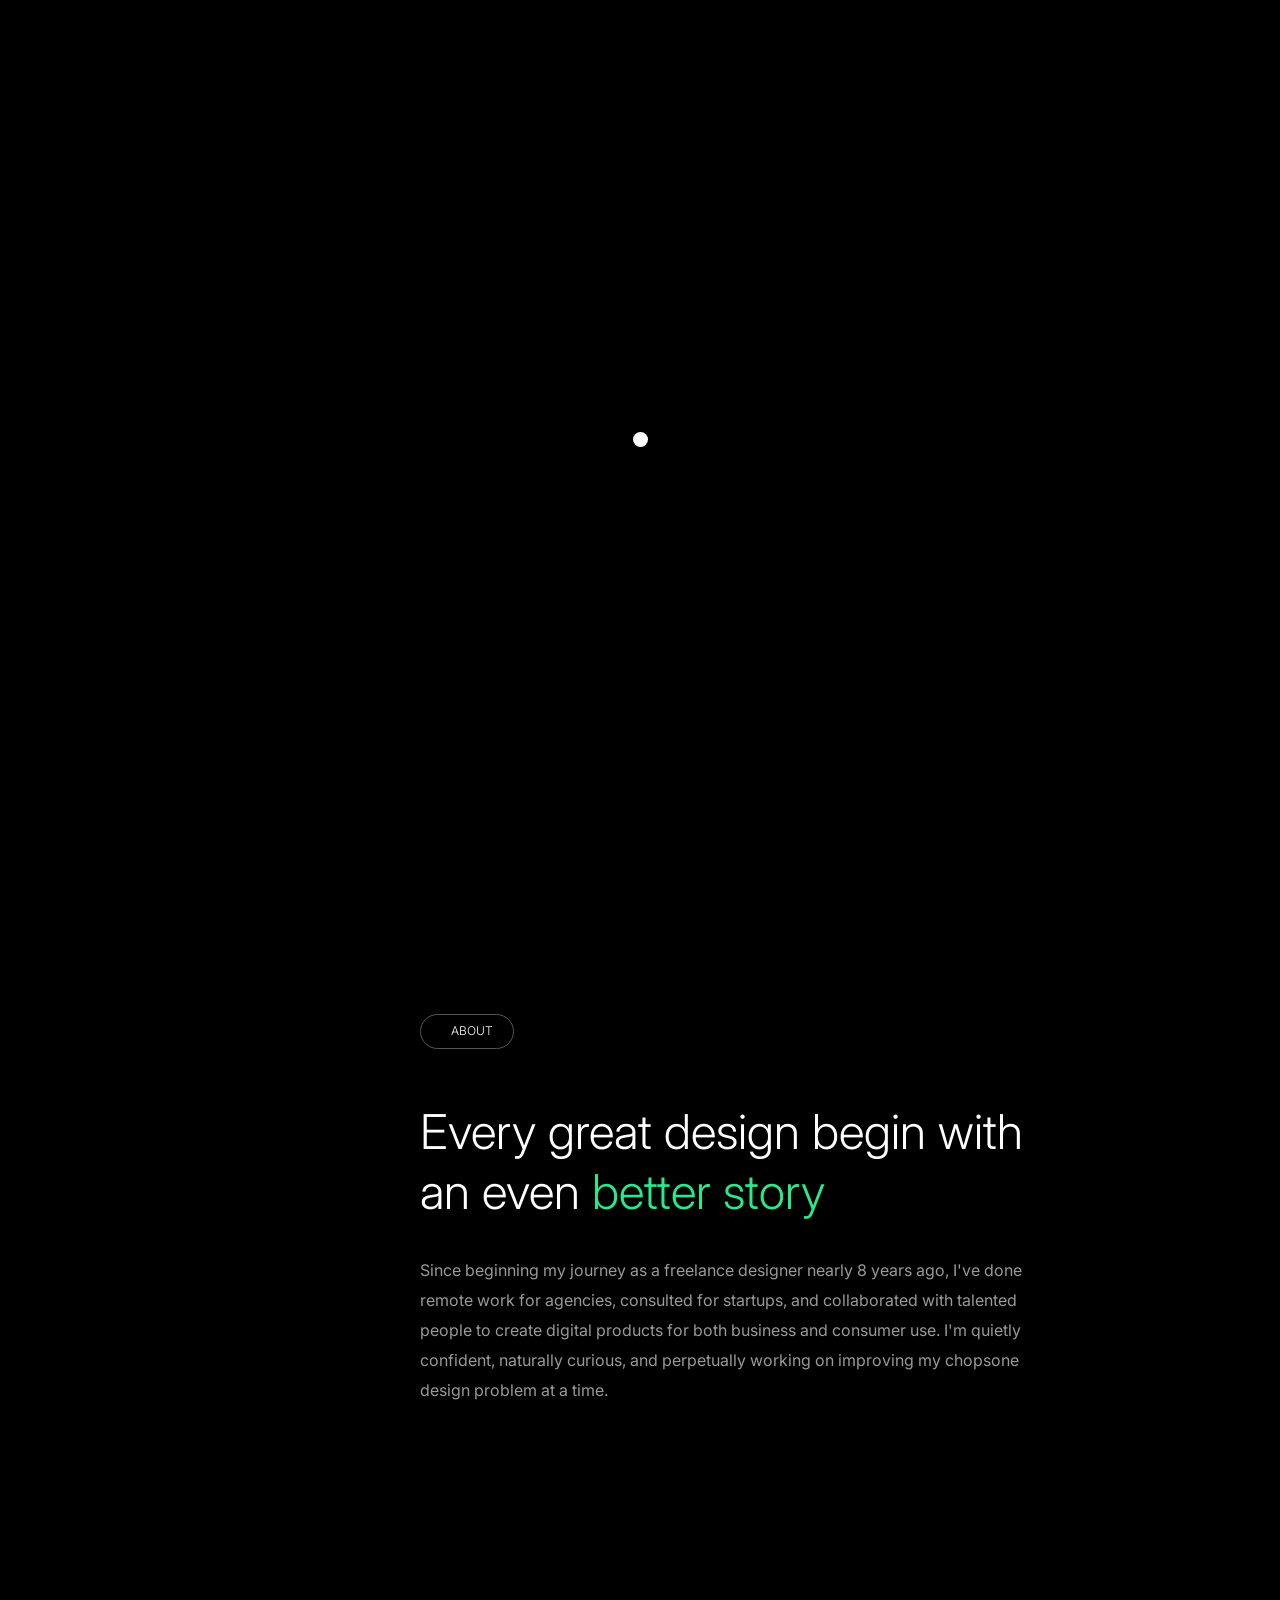
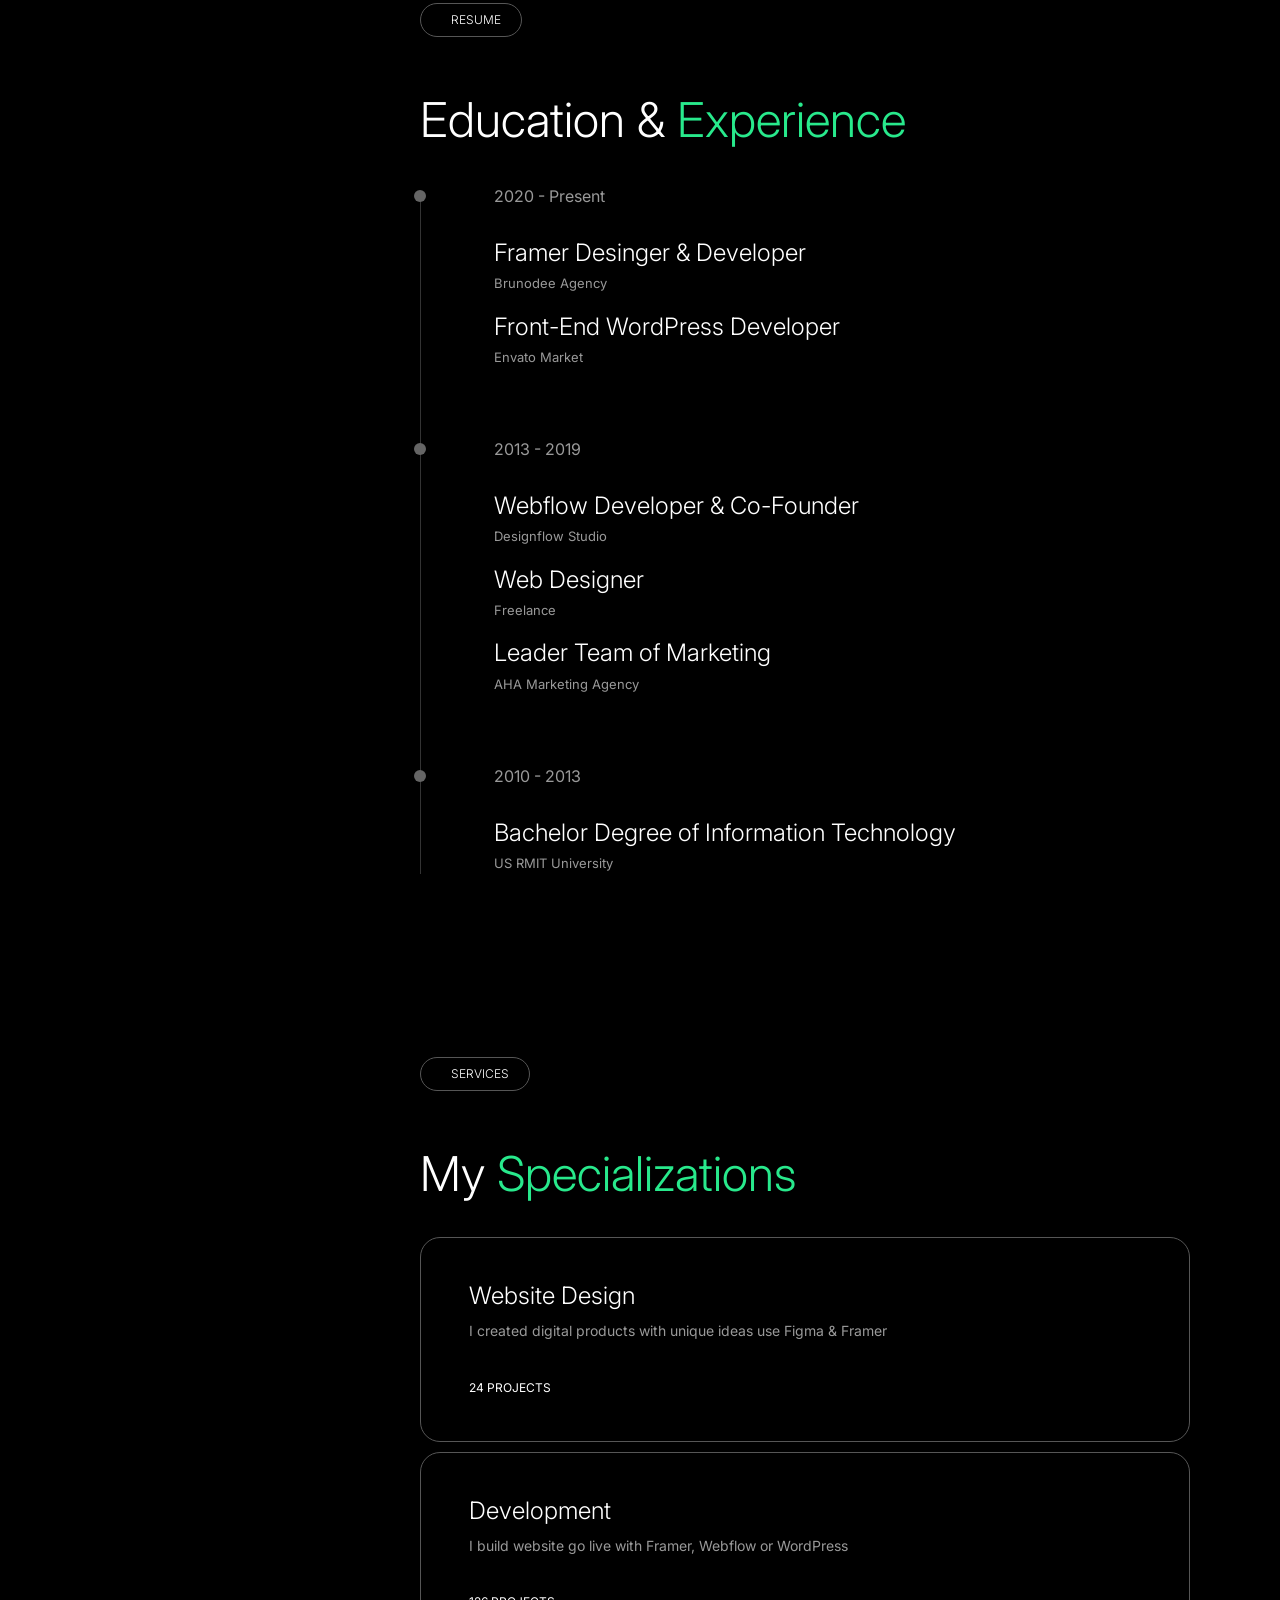
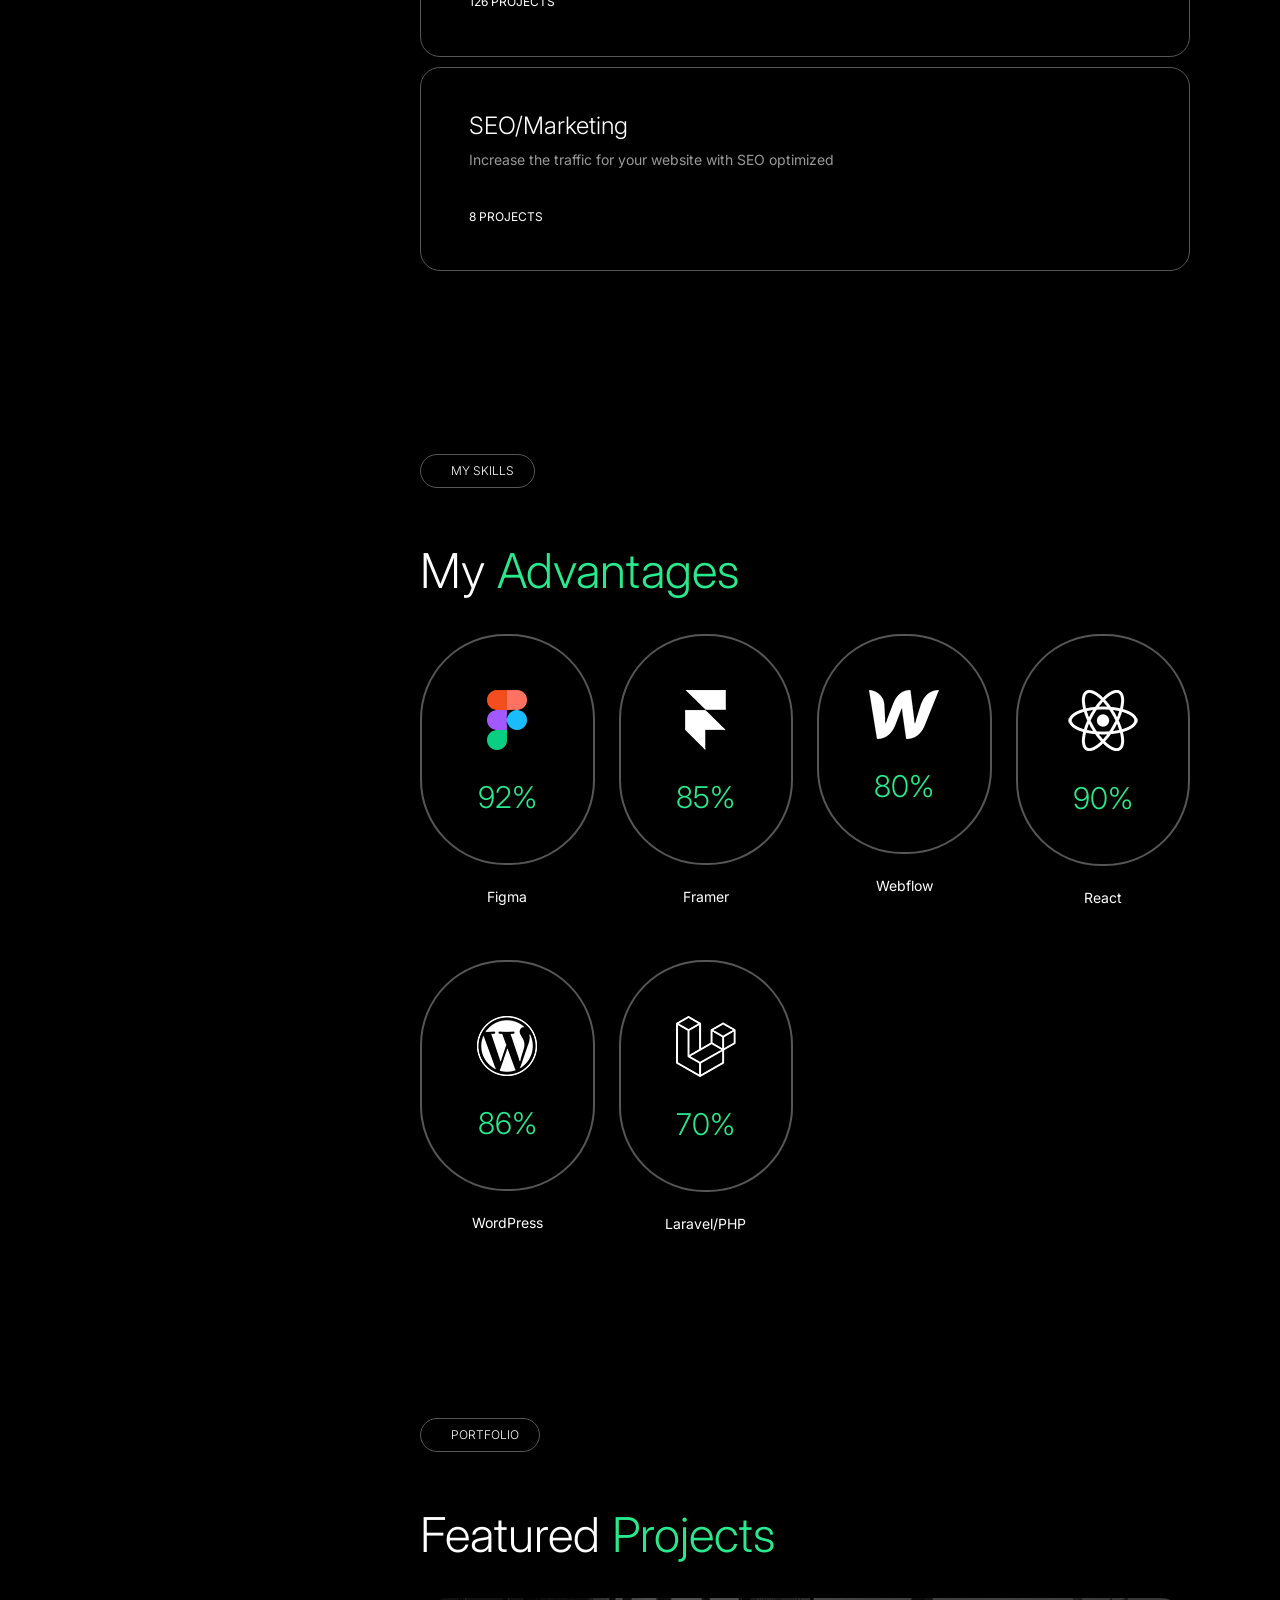
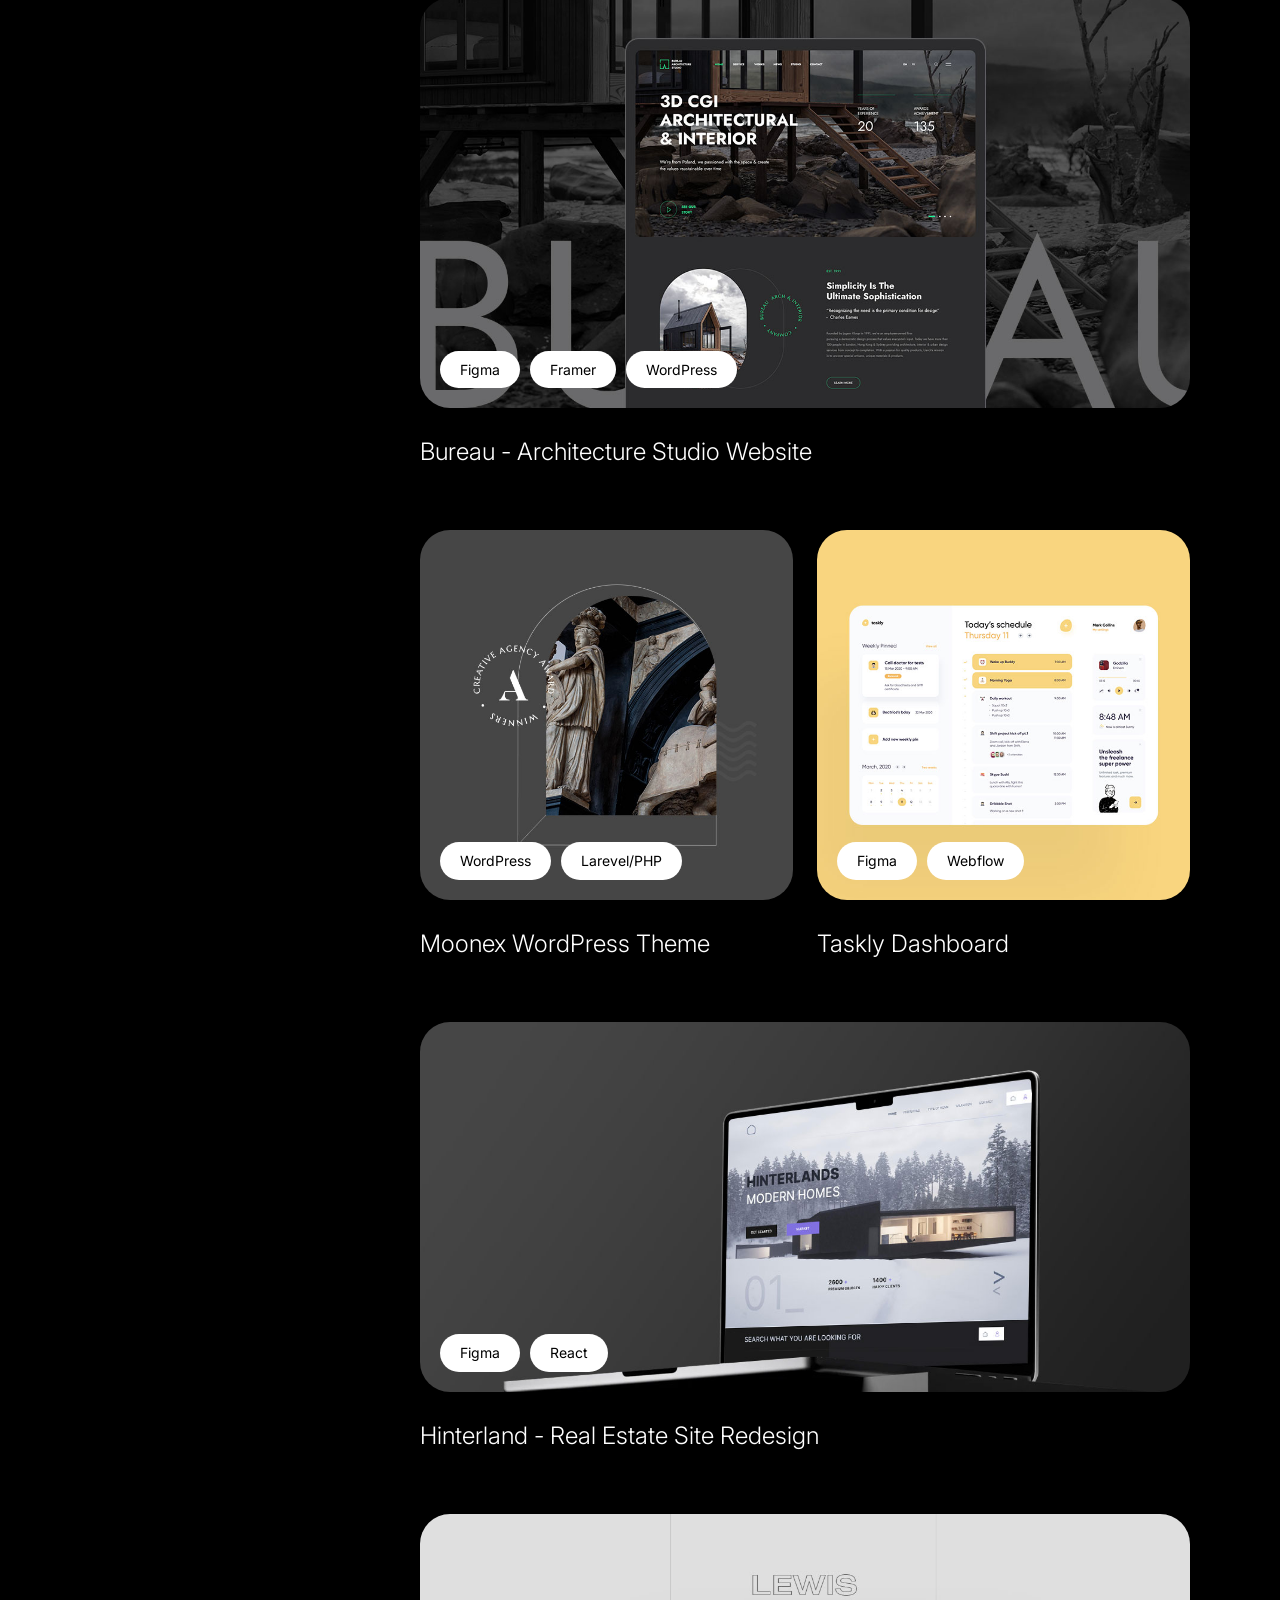
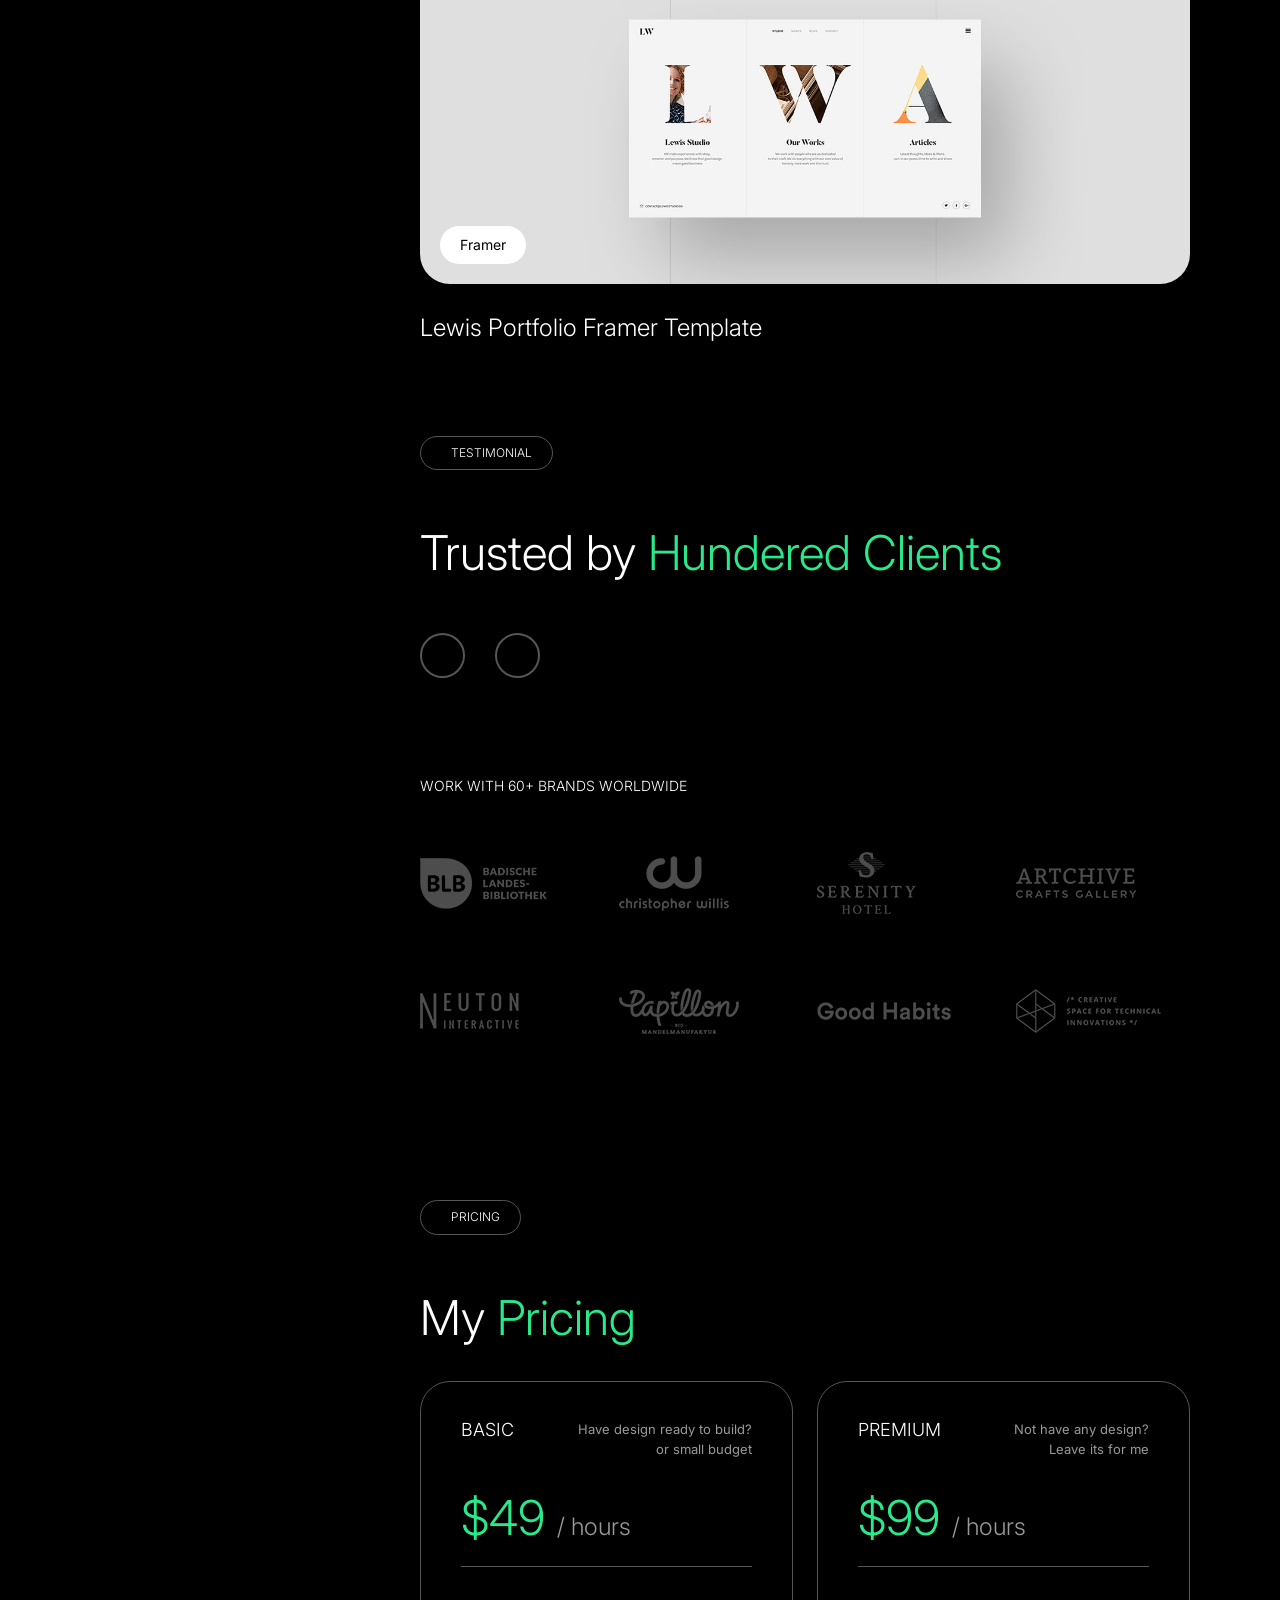
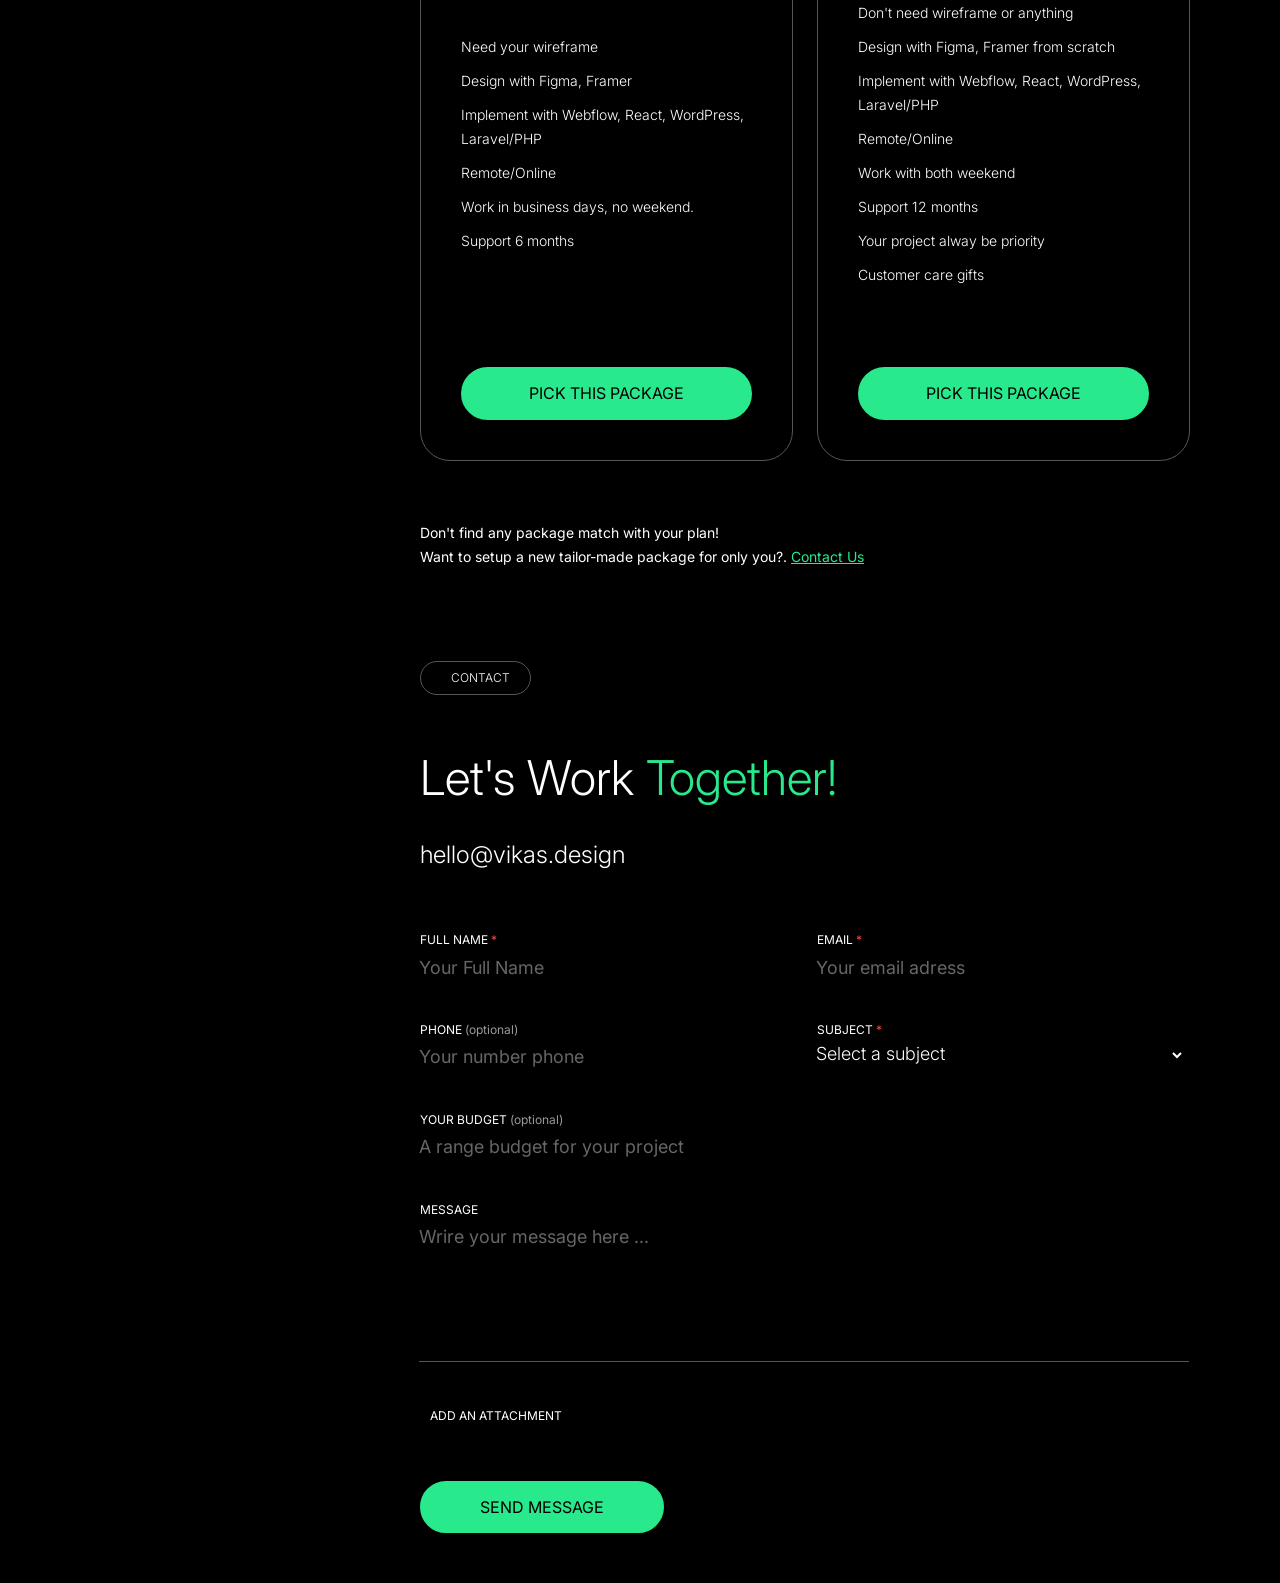
==== commit bc4a2430: "updates" ====
--- a/home1.html
+++ b/home1.html
@@ -1,12 +1,12 @@
 <!DOCTYPE html>
 <html lang="en">
 
-<!-- Mirrored from wpriverthemes.com/HTML/drake/home1.html by HTTrack Website Copier/3.x [XR&CO'2014], Sun, 14 Sep 2025 17:14:45 GMT -->
+<!-- Mirrored from wpriverthemes.com/HTML/vikas/home1.html by HTTrack Website Copier/3.x [XR&CO'2014], Sun, 14 Sep 2025 17:14:45 GMT -->
 <head>
     <meta charset="UTF-8">
     <meta http-equiv="X-UA-Compatible" content="IE=edge">
     <meta name="viewport" content="width=device-width, initial-scale=1.0">
-    <title>Drake - OnePage Portfolio HTML5 Template</title>
+    <title>vikas - OnePage Portfolio HTML5 Template</title>
     <link rel="icon" type="image/x-icon" href="assets/images/favicon.png">
 
     <!-- Font -->
@@ -195,9 +195,9 @@
             <span class="designation">Framer Designer & Developer</span>
         </div>
         <img class="me" src="assets/images/me.jpg" alt="Me">
-        <h2 class="email">hello@drake.design</h2>
+        <h2 class="email">hello@vikas.design</h2>
         <h2 class="address">Base in Los Angeles, CA</h2>
-        <p class="copyright">&copy; 2022 Drake. All Rights Reserved</p>
+        <p class="copyright">&copy; 2022 vikas. All Rights Reserved</p>
         <ul class="social-profile d-flex align-items-center flex-wrap justify-content-center">
             <li>
                 <a href="#"><i class="lab la-twitter"></i></a>
@@ -217,7 +217,7 @@
         </a>
     </div>
 
-    <main class="drake-main">
+    <main class="vikas-main">
         <div id="smooth-wrapper">
             <div id="smooth-content">
 
@@ -227,9 +227,9 @@
                         <span class="designation">Framer Designer & Developer</span>
                     </div>
                     <img class="me" src="assets/images/me.jpg" alt="Me">
-                    <h2 class="email">hello@drake.design</h2>
+                    <h2 class="email">hello@vikas.design</h2>
                     <h2 class="address">Base in Los Angeles, CA</h2>
-                    <p class="copyright">&copy; 2022 Drake. All Rights Reserved</p>
+                    <p class="copyright">&copy; 2022 vikas. All Rights Reserved</p>
                     <ul class="social-profile d-flex align-items-center flex-wrap justify-content-center">
                         <li>
                             <a href="#"><i class="lab la-twitter"></i></a>
@@ -257,7 +257,7 @@
                                 <h4 class="subtitle scroll-animation" data-animation="fade_from_bottom">
                                     <i class="las la-home"></i> Introduce
                                 </h4>
-                                <h1 class="scroll-animation" data-animation="fade_from_bottom">Say Hi from <span>Drake</span>, Framer Designer and Developer</h1>
+                                <h1 class="scroll-animation" data-animation="fade_from_bottom">Say Hi from <span>vikas</span>, Framer Designer and Developer</h1>
                             </div>
                             <p class="scroll-animation" data-animation="fade_from_bottom">I design and code beautifully simple things and i love what i do. Just simple like that!</p>
                             <a href="#portfolio" 
@@ -588,7 +588,7 @@
                                                     <p class="designation">CEO of <span>IBM Global</span></p>
                                                 </div>
                                             </div>
-                                            <p>“Drake - A Developer with the creativity, professional and 
+                                            <p>“vikas - A Developer with the creativity, professional and 
                                                 master of code. Much more than what i'm expect. 
                                                 High quality product & flexiable price. Recommended!.”</p>
         
@@ -604,7 +604,7 @@
                                                     <p class="designation">Product Management of <span>Invision App Inc</span></p>
                                                 </div>
                                             </div>
-                                            <p>“Drake was a real pleasure to work with and we look 
+                                            <p>“vikas was a real pleasure to work with and we look 
                                                 forward to working with him again. He's definitely the kind of 
                                                 designer that you can trust with any project from A-Z.”</p>
         
@@ -620,7 +620,7 @@
                                                     <p class="designation">Director of <span>Envato LLC</span></p>
                                                 </div>
                                             </div>
-                                            <p>“Extremely profressional and fast service!. Drake is a master
+                                            <p>“Extremely profressional and fast service!. vikas is a master
                                                 of code and he also very creative. We done 3 projects with
                                                 him and certain will continue.”</p>
         
@@ -749,10 +749,10 @@
                                 </h4>
                                 <h1 class="scroll-animation" data-animation="fade_from_bottom">Let's Work <span>Together!</span></h1>
                             </div>
-                            <h3 class="scroll-animation" data-animation="fade_from_bottom">hello@drake.design</h3>
+                            <h3 class="scroll-animation" data-animation="fade_from_bottom">hello@vikas.design</h3>
                             <p id="required-msg">* Marked fields are required to fill.</p>
 
-                            <form class="contact-form scroll-animation" data-animation="fade_from_bottom" method="POST" action="https://wpriverthemes.com/HTML/drake/mailer.php">
+                            <form class="contact-form scroll-animation" data-animation="fade_from_bottom" method="POST" action="https://wpriverthemes.com/HTML/vikas/mailer.php">
                                 <div class="alert alert-success messenger-box-contact__msg" style="display: none" role="alert">
                                     Your message was sent successfully.
                                 </div>
@@ -839,5 +839,5 @@
     <script src="assets/js/color.js"></script>
 </body>
 
-<!-- Mirrored from wpriverthemes.com/HTML/drake/home1.html by HTTrack Website Copier/3.x [XR&CO'2014], Sun, 14 Sep 2025 17:14:47 GMT -->
+<!-- Mirrored from wpriverthemes.com/HTML/vikas/home1.html by HTTrack Website Copier/3.x [XR&CO'2014], Sun, 14 Sep 2025 17:14:47 GMT -->
 </html>
--- a/assets/css/style.css
+++ b/assets/css/style.css
@@ -197,7 +197,7 @@
 .scroll-content {
     /* transform: translate(0) !important; */
 }
-main.drake-main {
+main.vikas-main {
     /* inset: 0px;
     width: 100%;
     height: 100vh;
@@ -672,7 +672,7 @@
     padding: 50px;
     z-index: 10;
 }
-.drake-main .left-sidebar {
+.vikas-main .left-sidebar {
     display: none;
 }
 .left-sidebar > img.me {
@@ -1037,12 +1037,30 @@
 .portfolio-items .portfolio-item.portfolio-full .portfolio-item-inner {
     height: 410px;
 }
-.portfolio-items .portfolio-item .portfolio-item-inner img {
+.portfolio-items .portfolio-item .portfolio-item-inner img
+{
     display: block;
     width: 100%;
     height: 100%;
     object-fit: cover;
-}
+    object-position: top;
+}
+.portfolio-items .portfolio-item .portfolio-item-inner img {
+    transition: transform 0.6s cubic-bezier(0.4,0,0.2,1);
+}
+.portfolio-items .portfolio-item:hover .portfolio-item-inner img {
+    animation: portfolioImageZoom 20s forwards;
+}
+@keyframes portfolioImageZoom {
+    0% {
+        object-position: top;
+    }
+    100% {
+        object-position: bottom;
+    }
+}
+
+
 .portfolio-items .portfolio-item .portfolio-item-inner .portfolio-categories {
     position: absolute;
     display: flex;
--- a/assets/css/responsive.css
+++ b/assets/css/responsive.css
@@ -58,7 +58,7 @@
         display: none;
     }
 
-    .drake-main .left-sidebar {
+    .vikas-main .left-sidebar {
         display: block;
     }
     .left-sidebar > img.me {
